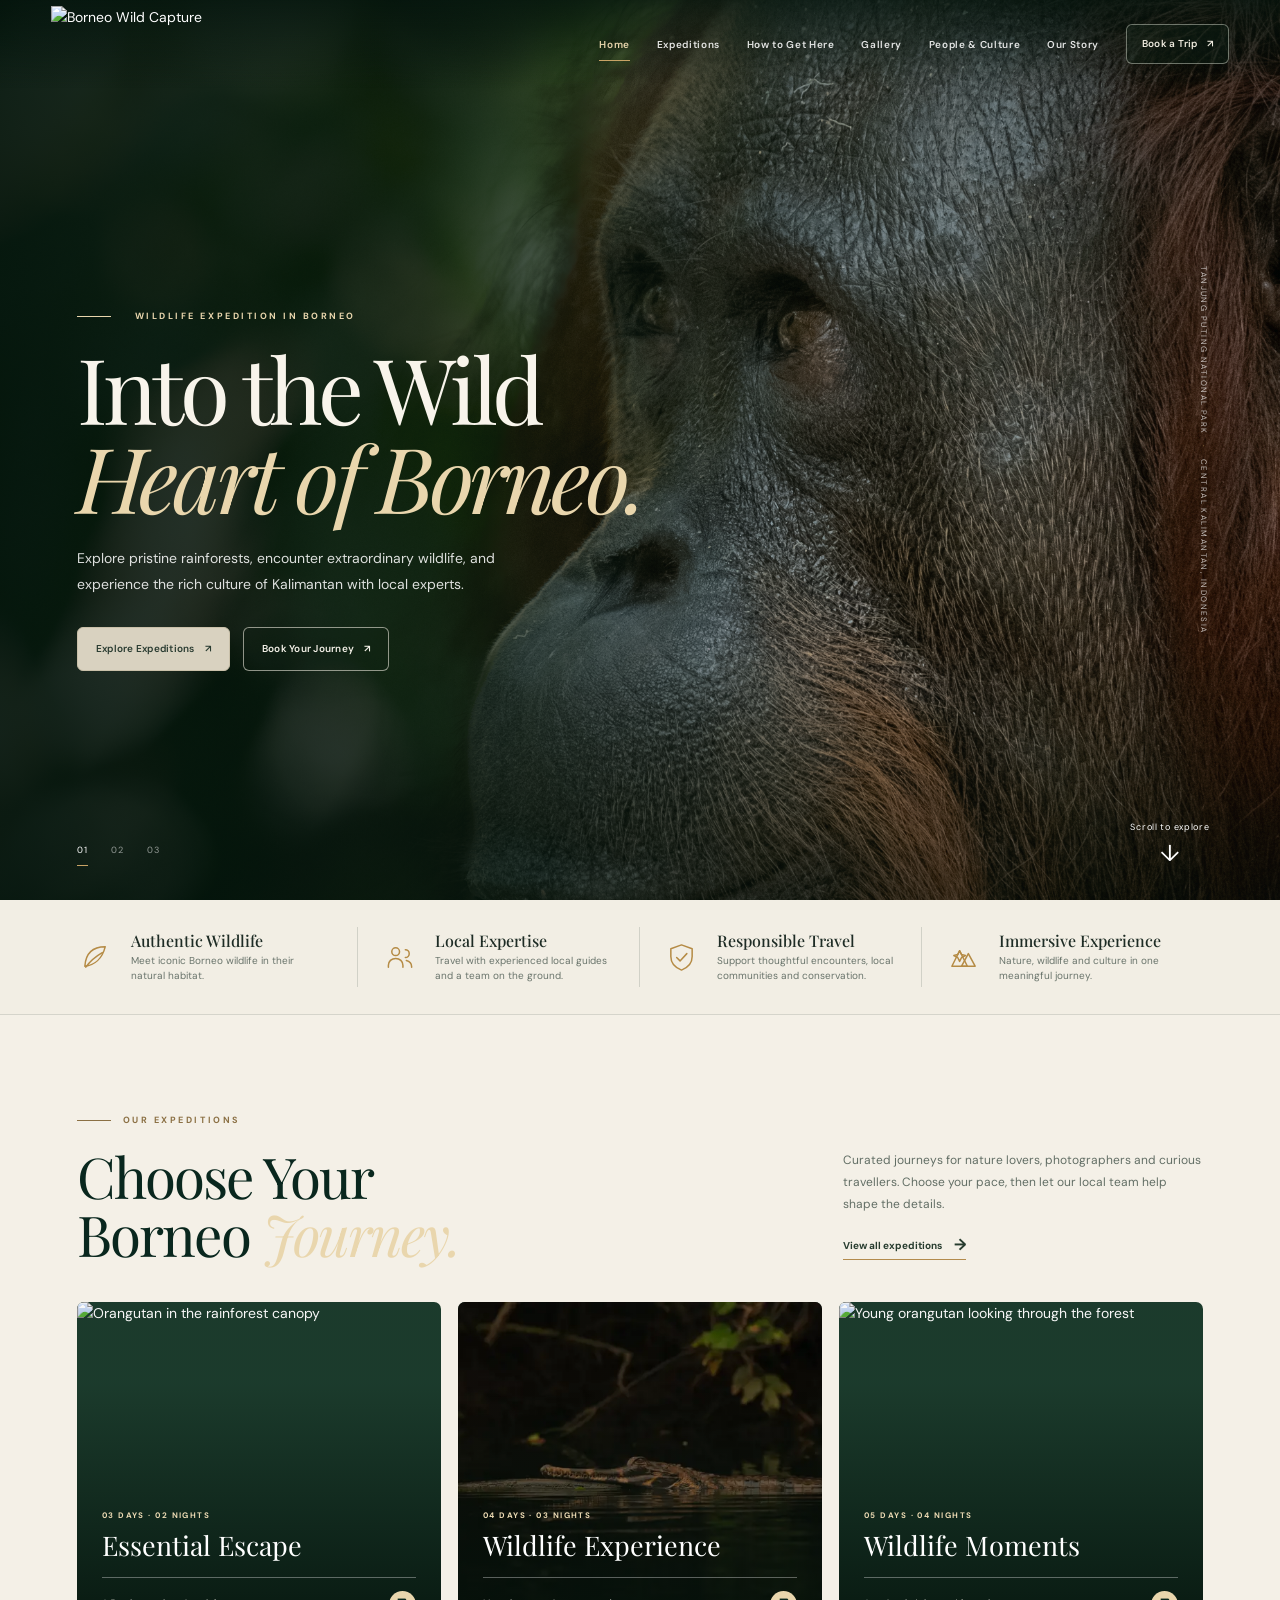
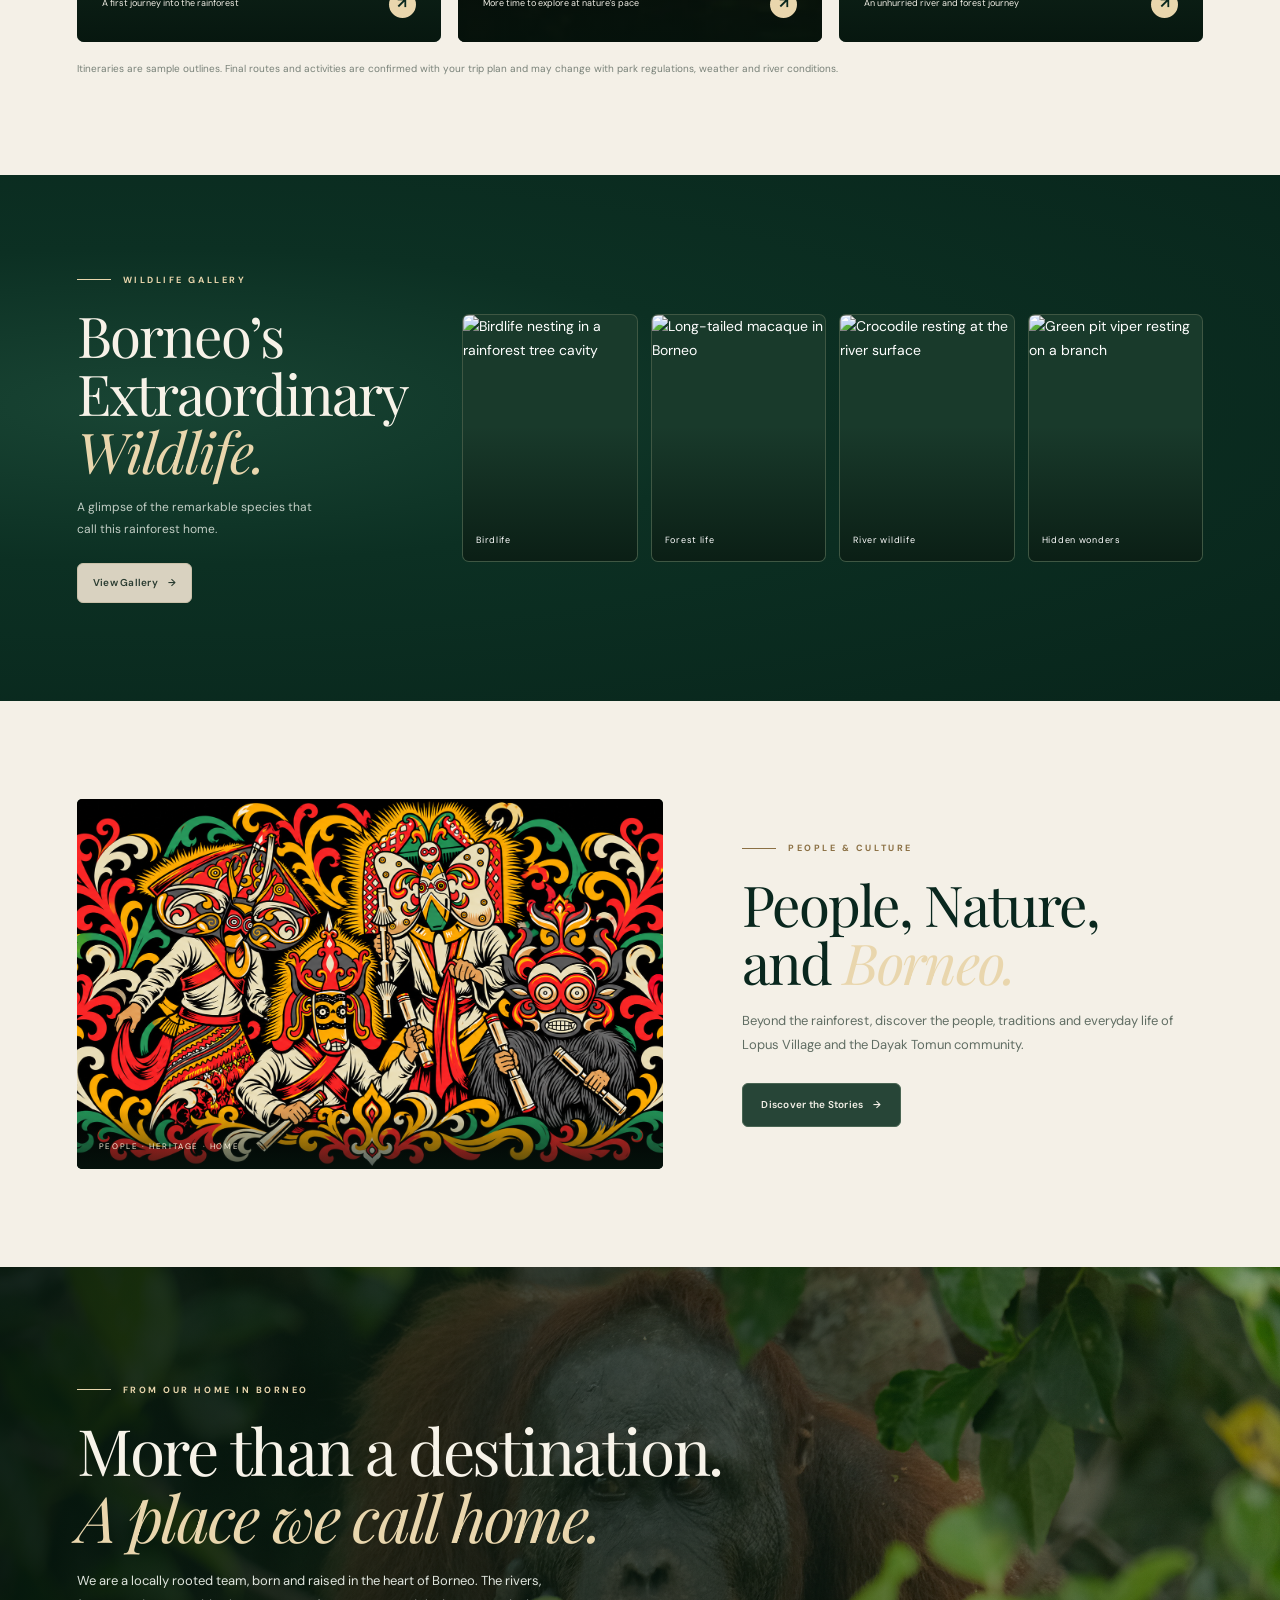
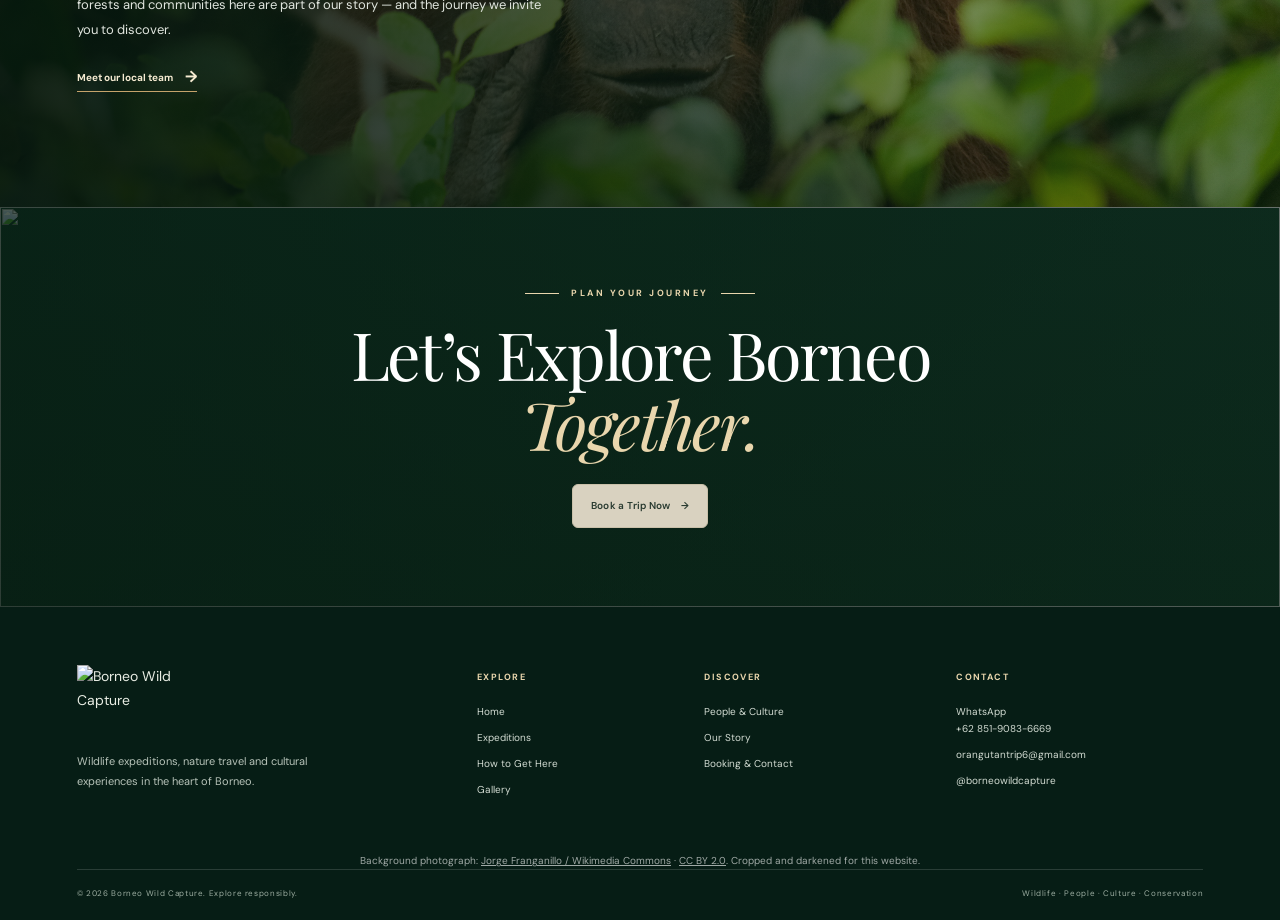
==== index.html @ 06ca6d6f "Polish homepage booking button icon" ====
<!doctype html>
<html lang="en">
<head>
  <meta charset="utf-8">
  <meta name="viewport" content="width=device-width, initial-scale=1">
  <meta name="theme-color" content="#09271e">
  <meta name="description" content="Discover Tanjung Puting National Park with Borneo Wild Capture. Thoughtful wildlife expeditions, rainforest river journeys and authentic local connections in Central Borneo.">
  <meta name="author" content="Borneo Wild Capture">
  <meta name="robots" content="index,follow">
  <link rel="canonical" href="https://adiedieeees-create.github.io/borneo-wild-capture-premium/">
  <link rel="icon" type="image/svg+xml" href="https://raw.githubusercontent.com/adiedieeees-create/borneo-wild-capture/main/assets/favicon.svg">
  <link rel="preconnect" href="https://fonts.googleapis.com">
  <link rel="preconnect" href="https://fonts.gstatic.com" crossorigin>
  <link href="https://fonts.googleapis.com/css2?family=DM+Sans:wght@400;500;600;700&family=Playfair+Display:ital,wght@0,400;0,500;0,600;1,400;1,500&display=swap" rel="stylesheet">
  <link rel="stylesheet" href="assets/css/site.css?v=20261126f">
  <link rel="stylesheet" href="assets/css/button-system.css?v=20261126e">
  <title>Borneo Wild Capture — Into the Wild Heart of Borneo</title>
</head>
<body class="home-page">
  <a class="skip-link" href="#main">Skip to content</a>
  <header class="site-header site-header--over-hero">
    <div class="header-inner">
      <a class="brand" href="index.html" aria-label="Borneo Wild Capture home">
        <img src="https://raw.githubusercontent.com/adiedieeees-create/borneo-wild-capture/main/assets/borneo-wild-capture-logo.svg" alt="Borneo Wild Capture" width="178" height="90">
      </a>
      <button class="menu-toggle" type="button" aria-label="Open navigation" aria-expanded="false" aria-controls="primary-nav"><span></span><span></span><span></span></button>
      <nav class="primary-nav" id="primary-nav" aria-label="Main navigation">
        <a class="active" href="index.html" aria-current="page">Home</a>
        <a href="expeditions.html">Expeditions</a>
        <a href="how-to-get-here.html">How to Get Here</a>
        <a href="gallery.html">Gallery</a>
        <a href="people-and-culture.html">People &amp; Culture</a>
        <a href="our-story.html">Our Story</a>
        <a class="nav-book" href="booking.html">Book a Trip <span aria-hidden="true">↗</span></a>
      </nav>
    </div>
  </header>

  <main id="main">
    <section class="home-hero">
      <img class="hero-image" src="assets/DSCF6151%20(2).jpg" alt="Wild orangutan in the rainforest of Borneo" fetchpriority="high">
      <div class="hero-shade"></div>
      <div class="hero-copy container">
        <p class="eyebrow eyebrow--light"><span></span> Wildlife expedition in Borneo</p>
        <h1>Into the Wild<br><em>Heart of Borneo.</em></h1>
        <p class="hero-description">Explore pristine rainforests, encounter extraordinary wildlife, and experience the rich culture of Kalimantan with local experts.</p>
        <div class="hero-actions">
          <a class="button button--gold" href="expeditions.html">Explore Expeditions <span aria-hidden="true">↗</span></a>
          <a class="button button--outline-light" href="booking.html">Book Your Journey <span aria-hidden="true">↗</span></a>
        </div>
      </div>
      <div class="hero-index" aria-label="Borneo Wild Capture">
        <span class="is-current">01</span><span>02</span><span>03</span>
      </div>
      <a class="scroll-cue" href="#experience"><span>Scroll to explore</span><i aria-hidden="true">↓</i></a>
      <div class="hero-location">Tanjung Puting National Park <span>·</span> Central Kalimantan, Indonesia</div>
    </section>

    <section class="promise-strip" id="experience" aria-label="The Borneo Wild Capture experience">
      <div class="container promise-grid">
        <article class="promise-item"><span class="line-icon" aria-hidden="true"><svg viewBox="0 0 32 32"><path d="M5 25c10-1 18-8 21-20C14 5 6 11 5 25Z"/><path d="M6 26c5-7 10-11 17-15"/></svg></span><div><h2>Authentic Wildlife</h2><p>Meet iconic Borneo wildlife in their natural habitat.</p></div></article>
        <article class="promise-item"><span class="line-icon" aria-hidden="true"><svg viewBox="0 0 32 32"><circle cx="11" cy="10" r="4"/><path d="M3.5 26v-2c0-4 3.2-7 7.5-7s7.5 3 7.5 7v2"/><path d="M21 8a4 4 0 1 1 0 8m1 3c3.5.8 5.5 3 5.5 6.5V26"/></svg></span><div><h2>Local Expertise</h2><p>Travel with experienced local guides and a team on the ground.</p></div></article>
        <article class="promise-item"><span class="line-icon" aria-hidden="true"><svg viewBox="0 0 32 32"><path d="m16 3 11 4v8c0 7-4.5 11.5-11 14C9.5 26.5 5 22 5 15V7l11-4Z"/><path d="m11 16 3.5 3.5L21.5 12"/></svg></span><div><h2>Responsible Travel</h2><p>Support thoughtful encounters, local communities and conservation.</p></div></article>
        <article class="promise-item"><span class="line-icon" aria-hidden="true"><svg viewBox="0 0 32 32"><path d="m4 25 8-16 8 16H4Z"/><path d="m14 25 7-13 7 13h-14Z"/><path d="m12 9 2 4 4 1-4 2-2 4-2-4-4-2 4-1 2-4Z"/></svg></span><div><h2>Immersive Experience</h2><p>Nature, wildlife and culture in one meaningful journey.</p></div></article>
      </div>
    </section>

    <section class="section section--cream expeditions-preview">
      <div class="container">
        <div class="section-intro section-intro--split">
          <div><p class="eyebrow">Our expeditions</p><h2>Choose Your<br>Borneo <em>Journey.</em></h2></div>
          <div class="section-intro-side"><p>Curated journeys for nature lovers, photographers and curious travellers. Choose your pace, then let our local team help shape the details.</p><a class="text-link" href="expeditions.html">View all expeditions <span aria-hidden="true">→</span></a></div>
        </div>
        <div class="expedition-cards">
          <a class="expedition-card" href="itinerary-3d2n.html">
            <img src="https://raw.githubusercontent.com/adiedieeees-create/borneo-wild-capture/main/images/orangutan-in-rainforest.webp" alt="Orangutan in the rainforest canopy" loading="lazy">
            <span class="card-shade"></span><span class="card-content"><small>03 days · 02 nights</small><strong>Essential Escape</strong><span class="card-meta">A first journey into the rainforest <b>↗</b></span></span>
          </a>
          <a class="expedition-card" href="itinerary-4d3n.html">
            <img src="assets/crocodile-river.webp" alt="Traditional klotok boat travelling along a rainforest river" loading="lazy">
            <span class="card-shade"></span><span class="card-content"><small>04 days · 03 nights</small><strong>Wildlife Experience</strong><span class="card-meta">More time to explore at nature's pace <b>↗</b></span></span>
          </a>
          <a class="expedition-card" href="itinerary-5d4n.html">
            <img src="https://raw.githubusercontent.com/adiedieeees-create/borneo-wild-capture/main/images/young-orangutan.webp" alt="Young orangutan looking through the forest" loading="lazy">
            <span class="card-shade"></span><span class="card-content"><small>05 days · 04 nights</small><strong>Wildlife Moments</strong><span class="card-meta">An unhurried river and forest journey <b>↗</b></span></span>
          </a>
        </div>
        <p class="section-footnote">Itineraries are sample outlines. Final routes and activities are confirmed with your trip plan and may change with park regulations, weather and river conditions.</p>
      </div>
    </section>

    <section class="section wildlife-showcase">
      <div class="container wildlife-layout">
        <div class="wildlife-heading"><p class="eyebrow eyebrow--light">Wildlife gallery</p><h2>Borneo’s<br>Extraordinary<br><em>Wildlife.</em></h2><p>A glimpse of the remarkable species that call this rainforest home.</p><a class="button button--gold button--compact" href="gallery.html">View Gallery <span aria-hidden="true">→</span></a></div>
        <div class="wildlife-grid">
          <a href="gallery.html" class="wildlife-tile"><img src="https://raw.githubusercontent.com/adiedieeees-create/borneo-wild-capture/main/images/nesting-parrots.webp" alt="Birdlife nesting in a rainforest tree cavity" loading="lazy"><span>Birdlife</span></a>
          <a href="gallery.html" class="wildlife-tile"><img src="https://raw.githubusercontent.com/adiedieeees-create/borneo-wild-capture/main/images/long-tailed-macaques.webp" alt="Long-tailed macaque in Borneo" loading="lazy"><span>Forest life</span></a>
          <a href="gallery.html" class="wildlife-tile"><img src="https://raw.githubusercontent.com/adiedieeees-create/borneo-wild-capture/main/images/crocodile-on-river.webp" alt="Crocodile resting at the river surface" loading="lazy"><span>River wildlife</span></a>
          <a href="gallery.html" class="wildlife-tile"><img src="https://raw.githubusercontent.com/adiedieeees-create/borneo-wild-capture/main/images/green-pit-viper.webp" alt="Green pit viper resting on a branch" loading="lazy"><span>Hidden wonders</span></a>
        </div>
      </div>
    </section>

    <section class="culture-preview section section--cream">
      <div class="container culture-preview-grid">
        <div class="culture-photo"><img src="assets/file_0000000082f08211aeed5934cb0f4884.png" alt="Colourful illustration inspired by Dayak culture and traditional Borneo motifs" loading="lazy"><span class="photo-caption">People · Heritage · Home</span></div>
        <div class="culture-copy"><p class="eyebrow">People &amp; culture</p><h2>People, Nature,<br>and <em>Borneo.</em></h2><p>Beyond the rainforest, discover the people, traditions and everyday life of Lopus Village and the Dayak Tomun community.</p><a class="button button--dark" href="people-and-culture.html">Discover the Stories <span aria-hidden="true">→</span></a></div>
      </div>
    </section>

    <section class="river-story">
      <img src="assets/DSCF7988.jpg" alt="Orangutan resting among the green foliage of the Borneo rainforest" loading="lazy">
      <div class="river-story-shade"></div>
      <div class="container river-story-content"><p class="eyebrow eyebrow--light">From our home in Borneo</p><h2>More than a destination.<br><em>A place we call home.</em></h2><p>We are a locally rooted team, born and raised in the heart of Borneo. The rivers, forests and communities here are part of our story — and the journey we invite you to discover.</p><a class="text-link text-link--light" href="our-story.html">Meet our local team <span aria-hidden="true">→</span></a></div>
    </section>

    <section class="closing-cta">
      <img src="https://upload.wikimedia.org/wikipedia/commons/2/24/Tanjung_Puting_National_Park.jpg" alt="" loading="lazy">
      <div class="closing-overlay"></div>
      <div class="container closing-content"><p class="eyebrow eyebrow--light">Plan your journey</p><h2>Let’s Explore Borneo<br><em>Together.</em></h2><a class="button button--gold" href="booking.html">Book a Trip Now <span aria-hidden="true">→</span></a></div>
    </section>
  </main>

  <footer class="site-footer">
    <div class="container footer-main">
      <div class="footer-brand"><a href="index.html"><img src="https://raw.githubusercontent.com/adiedieeees-create/borneo-wild-capture/main/assets/borneo-wild-capture-logo.svg" alt="Borneo Wild Capture" width="155" height="78" loading="lazy"></a><p>Wildlife expeditions, nature travel and cultural experiences in the heart of Borneo.</p></div>
      <div class="footer-column"><h2>Explore</h2><a href="index.html">Home</a><a href="expeditions.html">Expeditions</a><a href="how-to-get-here.html">How to Get Here</a><a href="gallery.html">Gallery</a></div>
      <div class="footer-column"><h2>Discover</h2><a href="people-and-culture.html">People &amp; Culture</a><a href="our-story.html">Our Story</a><a href="booking.html">Booking &amp; Contact</a></div>
      <div class="footer-column footer-contact"><h2>Contact</h2><a href="https://wa.me/6285190836669" target="_blank" rel="noopener">WhatsApp<br>+62 851-9083-6669</a><a href="mailto:orangutantrip6@gmail.com">orangutantrip6@gmail.com</a><a href="https://www.instagram.com/borneowildcapture/" target="_blank" rel="noopener">@borneowildcapture</a></div>
    </div>
    <p class="photo-credit" style="margin:12px auto 0;max-width:900px;padding:0 5vw;color:rgba(255,255,255,.62);font-size:10px;text-align:center">Background photograph: <a href="https://commons.wikimedia.org/wiki/File:Tanjung_Puting_National_Park.jpg" target="_blank" rel="noopener" style="color:inherit;text-decoration:underline">Jorge Franganillo / Wikimedia Commons</a> · <a href="https://creativecommons.org/licenses/by/2.0/" target="_blank" rel="noopener" style="color:inherit;text-decoration:underline">CC BY 2.0</a>. Cropped and darkened for this website.</p>
    <div class="container footer-bottom"><span>© <span data-current-year>2026</span> Borneo Wild Capture. Explore responsibly.</span><span>Wildlife · People · Culture · Conservation</span></div>
  </footer>
  <script src="assets/js/site.js" defer></script>
</body>
</html>
---- assets/css/site.css ----
:root{--forest:#09271e;--forest-2:#10372a;--forest-3:#1b4938;--cream:#f4f0e7;--paper:#fbf9f4;--ink:#17251f;--muted:#66756d;--gold:#c8a365;--gold-light:#e9d6ad;--line:rgba(21,44,34,.14);--serif:"Playfair Display",Georgia,serif;--sans:"DM Sans",Arial,sans-serif;--container:min(1220px,88vw)}
*{box-sizing:border-box}html{scroll-behavior:smooth;scroll-padding-top:90px}body{margin:0;background:var(--cream);color:var(--ink);font-family:var(--sans);font-size:14px;line-height:1.7;-webkit-font-smoothing:antialiased}body,button,input,select,textarea{font-family:var(--sans)}img{display:block;max-width:100%}a{color:inherit;text-decoration:none}button{font:inherit}::selection{background:var(--gold-light);color:var(--forest)}
.skip-link{position:absolute;left:-999px;top:10px;z-index:1000;padding:12px 16px;background:#fff;color:#111}.skip-link:focus{left:10px}.container{width:var(--container);margin-inline:auto}
.site-header{position:relative;z-index:20;background:var(--forest);color:#fff;border-bottom:1px solid rgba(233,214,173,.17)}.site-header--over-hero{position:absolute;inset:0 0 auto;background:linear-gradient(180deg,rgba(4,20,13,.75),rgba(4,20,13,0));border:0}.header-inner{width:min(1320px,92vw);min-height:88px;margin:auto;display:flex;align-items:center;justify-content:space-between;gap:32px}.brand{display:flex;align-items:center;flex:0 0 auto}.brand img{width:152px;height:77px;object-fit:contain;object-position:left center}
.primary-nav{display:flex;align-items:center;gap:clamp(16px,2.1vw,30px);font-size:10px;font-weight:600;letter-spacing:.065em}.primary-nav>a:not(.nav-book){position:relative;padding:12px 0;color:rgba(255,255,255,.88);transition:color .2s}.primary-nav>a:not(.nav-book):after{content:"";position:absolute;left:0;right:100%;bottom:4px;height:1px;background:var(--gold);transition:right .25s}.primary-nav>a:hover,.primary-nav>a.active{color:var(--gold-light)}.primary-nav>a:hover:after,.primary-nav>a.active:after{right:0}.nav-book{display:inline-flex;align-items:center;gap:10px;padding:13px 19px;border:1px solid var(--gold);background:linear-gradient(135deg,#e9d6ad,#c59b59);color:#17251f;border-radius:3px;font-size:10px;font-weight:700;letter-spacing:.045em;transition:transform .25s,box-shadow .25s}.nav-book:hover{transform:translateY(-2px);box-shadow:0 8px 24px #0003}
.menu-toggle{display:none;width:44px;height:44px;padding:10px;border:1px solid #ffffff45;background:transparent;color:white;border-radius:2px;cursor:pointer}.menu-toggle span{display:block;width:20px;height:1.5px;margin:5px auto;background:currentColor;transition:transform .2s,opacity .2s}.menu-toggle[aria-expanded=true] span:first-child{transform:translateY(6.5px) rotate(45deg)}.menu-toggle[aria-expanded=true] span:nth-child(2){opacity:0}.menu-toggle[aria-expanded=true] span:last-child{transform:translateY(-6.5px) rotate(-45deg)}
.home-hero{position:relative;min-height:760px;height:min(900px,100svh);max-height:980px;display:flex;align-items:center;overflow:hidden;background:var(--forest);color:#fff;isolation:isolate}.hero-image,.closing-cta>img,.river-story>img{position:absolute;inset:0;width:100%;height:100%;object-fit:cover}.hero-image{object-position:62% 46%;z-index:-2}.hero-shade{position:absolute;inset:0;z-index:-1;background:linear-gradient(90deg,rgba(3,20,13,.92) 0%,rgba(3,20,13,.78) 33%,rgba(3,20,13,.24) 66%,rgba(3,20,13,.08) 100%),linear-gradient(0deg,rgba(3,20,13,.38),transparent 28%,rgba(3,20,13,.24))}.hero-copy{position:relative;z-index:2;padding-top:80px;max-width:1220px}.eyebrow{display:flex;align-items:center;gap:12px;margin:0 0 19px;color:#8b7044;font-size:9px;font-weight:700;letter-spacing:.28em;line-height:1.6;text-transform:uppercase}.eyebrow:before{content:"";width:34px;height:1px;background:currentColor}.eyebrow--light{color:var(--gold-light)}
.hero-copy h1{max-width:720px;margin:0;color:#f8f4eb;font:400 clamp(58px,7.1vw,100px)/.98 var(--serif);letter-spacing:-.052em}.hero-copy h1 em,.section-intro h2 em,.wildlife-heading h2 em,.culture-copy h2 em,.river-story h2 em,.closing-content h2 em,.page-hero h1 em,.detail-hero h1 em{color:var(--gold-light);font-weight:400}.hero-description{max-width:455px;margin:24px 0 29px;color:rgba(255,255,255,.86);font-size:14px;line-height:1.9}.hero-actions{display:flex;align-items:center;gap:13px;flex-wrap:wrap}
.button{display:inline-flex;align-items:center;justify-content:center;gap:14px;min-height:48px;padding:0 22px;border:1px solid transparent;border-radius:3px;font-size:10px;font-weight:700;letter-spacing:.045em;transition:transform .25s,background .25s,border-color .25s,box-shadow .25s}.button:hover{transform:translateY(-2px);box-shadow:0 10px 25px #0002}.button--gold{background:linear-gradient(135deg,#ead7ad,#c79e5d);color:#17251f;border-color:#dfc48f}.button--outline-light{border-color:rgba(255,255,255,.64);background:rgba(5,22,14,.16);color:#fff}.button--outline-light:hover{background:rgba(255,255,255,.12)}.button--dark{background:var(--forest);color:#f7f2e7;border-color:var(--gold)}.button--compact{min-height:41px;padding:0 17px}.button-icon{font-size:15px}
.hero-index{position:absolute;left:6%;bottom:34px;display:flex;gap:23px;color:rgba(255,255,255,.55);font-size:9px;letter-spacing:.12em}.hero-index span{padding-bottom:7px;border-bottom:1px solid transparent}.hero-index .is-current{color:#fff;border-color:var(--gold)}.scroll-cue{position:absolute;right:5.5%;bottom:35px;display:grid;justify-items:center;gap:7px;color:#fff;font-size:9px;letter-spacing:.08em}.scroll-cue i{font-size:23px;font-style:normal;line-height:1}.hero-location{position:absolute;right:5.5%;top:50%;writing-mode:vertical-rl;transform:translateY(-50%);color:rgba(255,255,255,.7);font-size:8px;letter-spacing:.18em;text-transform:uppercase}.hero-location span{color:var(--gold);padding:7px 0}
.promise-strip{background:#f2eee4;border-bottom:1px solid rgba(21,44,34,.13)}.promise-grid{display:grid;grid-template-columns:repeat(4,1fr);padding:27px 0}.promise-item{display:flex;align-items:center;gap:16px;padding:4px 23px;border-right:1px solid rgba(21,44,34,.15)}.promise-item:first-child{padding-left:0}.promise-item:last-child{border-right:0;padding-right:0}.line-icon{display:grid;place-items:center;flex:0 0 38px;width:38px;height:38px;color:#b58b45;font:32px/1 var(--serif)}.promise-item h2{margin:0 0 3px;color:#1e2c25;font:500 16px/1.2 var(--serif)}.promise-item p{max-width:190px;margin:0;color:#69746b;font-size:10px;line-height:1.5}
.section{padding:98px 0}.section--cream{background:var(--cream)}.section-intro{margin-bottom:39px}.section-intro--split{display:flex;align-items:end;justify-content:space-between;gap:54px}.section-intro h2,.wildlife-heading h2,.culture-copy h2{margin:0;color:var(--forest);font:400 clamp(39px,4.4vw,61px)/1.03 var(--serif);letter-spacing:-.035em}.section-intro-side{max-width:360px;padding-bottom:3px}.section-intro-side p{margin:0 0 17px;color:#626e65;font-size:12px;line-height:1.85}.text-link{display:inline-flex;align-items:center;gap:12px;padding-bottom:5px;border-bottom:1px solid #b38b4d;color:#263b2e;font-size:10px;font-weight:700}.text-link span{font-size:16px;line-height:1;transition:transform .2s}.text-link:hover span{transform:translateX(4px)}.text-link--light{color:#f6ebd2;border-color:#c5a36b}
.expedition-cards{display:grid;grid-template-columns:repeat(3,1fr);gap:17px}.expedition-card{position:relative;display:block;min-height:340px;overflow:hidden;background:#1c3c2d;color:#fff;border-radius:7px;isolation:isolate}.expedition-card img{position:absolute;inset:0;width:100%;height:100%;object-fit:cover;z-index:-2;transition:transform .7s cubic-bezier(.2,.7,.2,1)}.expedition-card:nth-child(2) img{object-position:56% center}.expedition-card:hover img{transform:scale(1.055)}.card-shade{position:absolute;inset:0;z-index:-1;background:linear-gradient(180deg,rgba(4,18,11,.03) 24%,rgba(4,18,11,.88) 100%)}.card-content{position:absolute;inset:auto 0 0;padding:27px 25px 24px;display:flex;flex-direction:column}.card-content small{margin-bottom:8px;color:#eddbb4;font-size:8px;font-weight:700;letter-spacing:.18em;text-transform:uppercase}.card-content strong{font:400 27px/1.16 var(--serif)}.card-meta{display:flex;align-items:center;justify-content:space-between;gap:10px;margin-top:15px;padding-top:13px;border-top:1px solid #ffffff55;color:#f0eee5;font-size:9px}.card-meta b{display:grid;place-items:center;width:27px;height:27px;border-radius:50%;background:var(--gold-light);color:var(--forest);font-size:15px}.section-footnote{margin:18px 0 0;color:#788178;font-size:10px;line-height:1.7}
.wildlife-showcase{background:radial-gradient(ellipse at 12% 44%,#194534 0%,#0c3023 38%,#08251b 100%);color:#fff}.wildlife-layout{display:grid;grid-template-columns:.75fr 2.25fr;gap:55px;align-items:center}.wildlife-heading h2{color:#f7f2e8}.wildlife-heading>p:not(.eyebrow){max-width:235px;margin:17px 0 23px;color:#c2cec5;font-size:12px;line-height:1.8}.wildlife-grid{display:grid;grid-template-columns:repeat(4,1fr);gap:13px}.wildlife-tile{position:relative;height:248px;overflow:hidden;border:1px solid rgba(234,216,176,.18);border-radius:7px;background:#193a2b}.wildlife-tile:after{content:"";position:absolute;inset:45% 0 0;background:linear-gradient(transparent,rgba(4,18,11,.68))}.wildlife-tile img{width:100%;height:100%;object-fit:cover;transition:transform .55s}.wildlife-tile:hover img{transform:scale(1.07)}.wildlife-tile span{position:absolute;z-index:1;left:13px;bottom:13px;color:white;font-size:9px;letter-spacing:.08em}
.culture-preview-grid{display:grid;grid-template-columns:1.12fr .88fr;gap:7%;align-items:center}.culture-photo{position:relative;min-height:370px;overflow:hidden;border-radius:5px;background:#284333}.culture-photo img{position:absolute;inset:0;width:100%;height:100%;object-fit:cover;object-position:center 34%}.photo-caption{position:absolute;left:0;bottom:0;padding:32px 22px 16px;width:100%;background:linear-gradient(transparent,rgba(7,24,16,.72));color:#f6ecd6;font-size:8px;letter-spacing:.2em;text-transform:uppercase}.culture-copy{max-width:440px}.culture-copy h2{margin:0 0 18px}.culture-copy>p:not(.eyebrow){margin:0 0 25px;color:#606d63;font-size:13px;line-height:1.9}
.river-story{position:relative;min-height:540px;display:flex;align-items:center;overflow:hidden;background:var(--forest);color:#fff;isolation:isolate}.river-story>img{z-index:-2;object-position:center 52%}.river-story-shade{position:absolute;inset:0;z-index:-1;background:linear-gradient(90deg,rgba(5,22,14,.91),rgba(5,22,14,.58) 55%,rgba(5,22,14,.18)),linear-gradient(0deg,rgba(5,22,14,.28),transparent)}.river-story-content{padding:85px 0;max-width:1220px}.river-story h2{margin:0 0 18px;color:#f7f3e9;font:400 clamp(40px,5vw,65px)/1.05 var(--serif);letter-spacing:-.035em}.river-story-content>p:not(.eyebrow){max-width:480px;margin:0 0 22px;color:#e0e5de;font-size:13px;line-height:1.9}
.closing-cta{position:relative;min-height:400px;display:grid;place-items:center;overflow:hidden;background:#153b2b;color:#fff;text-align:center;isolation:isolate}.closing-cta>img{z-index:-2;object-position:center 52%}.closing-overlay{position:absolute;inset:0;z-index:-1;background:linear-gradient(90deg,rgba(4,24,14,.65),rgba(4,24,14,.36)),linear-gradient(0deg,rgba(4,24,14,.37),rgba(4,24,14,.18))}.closing-content{padding:78px 0}.closing-content .eyebrow{justify-content:center}.closing-content .eyebrow:after{content:"";width:34px;height:1px;background:currentColor}.closing-content h2{margin:0 0 25px;color:#fff;font:400 clamp(39px,5.2vw,67px)/1.05 var(--serif);letter-spacing:-.035em}
.site-footer{background:#061d15;color:#e9ede4;padding:58px 0 19px}.footer-main{display:grid;grid-template-columns:1.45fr .75fr .85fr 1fr;gap:42px;padding-bottom:42px}.footer-brand img{width:145px;height:75px;object-fit:contain;object-position:left center}.footer-brand p{max-width:255px;margin:12px 0 0;color:#b7c3b9;font-size:11px;line-height:1.8}.footer-column{display:flex;flex-direction:column;align-items:flex-start;gap:9px}.footer-column h2{margin:5px 0 9px;color:var(--gold-light);font-size:9px;letter-spacing:.16em;text-transform:uppercase}.footer-column a{color:#d3dcd3;font-size:10px;line-height:1.7;transition:color .2s}.footer-column a:hover{color:#f0d8a5}.footer-bottom{display:flex;justify-content:space-between;gap:20px;padding-top:17px;border-top:1px solid #ffffff24;color:#9daea2;font-size:8px;letter-spacing:.08em}
.page-hero{position:relative;min-height:430px;display:flex;align-items:end;overflow:hidden;background:var(--forest);color:#fff;isolation:isolate}.page-hero>img{position:absolute;inset:0;z-index:-2;width:100%;height:100%;object-fit:cover;object-position:center 47%}.page-hero:after{content:"";position:absolute;inset:0;z-index:-1;background:linear-gradient(90deg,rgba(4,21,14,.9),rgba(4,21,14,.53) 65%,rgba(4,21,14,.12)),linear-gradient(0deg,rgba(4,21,14,.35),transparent 60%)}.page-hero-inner{width:var(--container);margin:0 auto;padding:80px 0 66px}.page-hero h1,.detail-hero h1{max-width:790px;margin:0 0 15px;color:#fff;font:400 clamp(47px,6.2vw,80px)/1.02 var(--serif);letter-spacing:-.045em}.page-hero p:not(.eyebrow){max-width:570px;margin:0;color:#e1e7df;font-size:13px;line-height:1.85}
.page-section{padding:76px 0}.page-section--dark{background:#0d3023;color:#f8f3e8}.page-title{max-width:760px;margin:0 0 15px;color:var(--forest);font:400 clamp(35px,4.4vw,56px)/1.08 var(--serif);letter-spacing:-.035em}.page-title em{color:#a57c3d;font-weight:400}.page-lead{max-width:720px;margin:0;color:#657269;font-size:13px;line-height:1.9}.page-section--dark .page-title{color:#f6f1e6}.page-section--dark .page-lead{color:#c7d3c8}
.detail-grid{display:grid;grid-template-columns:repeat(3,1fr);gap:16px;margin-top:32px}.detail-card{padding:27px;background:rgba(255,255,255,.045);border:1px solid rgba(232,211,169,.22)}.detail-card .kicker{margin:0 0 10px;color:var(--gold-light);font-size:9px;font-weight:700;letter-spacing:.16em;text-transform:uppercase}.detail-card h3{margin:0 0 10px;color:#f7f2e8;font:400 27px/1.1 var(--serif)}.detail-card p{margin:0;color:#cbd5cb;font-size:12px;line-height:1.8}
.callout{padding:23px 26px;border-left:2px solid var(--gold);background:#ece6d8;color:#526258;font-size:12px;line-height:1.8}.action-row{display:flex;flex-wrap:wrap;gap:12px;margin-top:25px}
.info-grid{display:grid;grid-template-columns:1fr 1fr;gap:26px;margin-top:34px}.info-panel{padding:30px;background:var(--paper);border:1px solid #e2ddcf}.info-panel h3{margin:0 0 10px;color:var(--forest);font:400 27px/1.2 var(--serif)}.info-panel p,.info-panel li{color:#657269;font-size:12px;line-height:1.8}.info-panel ul{padding-left:17px;margin:12px 0}
.route-steps{display:grid;grid-template-columns:repeat(3,1fr);gap:14px;margin-top:30px}.route-step{position:relative;padding:27px;background:#173c2c;border:1px solid rgba(233,214,173,.23)}.route-step .number{display:block;margin-bottom:19px;color:var(--gold-light);font:400 34px/1 var(--serif)}.route-step h3{margin:0 0 6px;color:white;font:400 24px var(--serif)}.route-step p{margin:0;color:#cbd5cb;font-size:11px}
.detail-hero{position:relative;min-height:440px;display:flex;align-items:end;overflow:hidden;background:#0b2a1e;color:#fff;isolation:isolate}.detail-hero>img{position:absolute;inset:0;z-index:-2;width:100%;height:100%;object-fit:cover;object-position:center 48%}.detail-hero:after{content:"";position:absolute;inset:0;z-index:-1;background:linear-gradient(90deg,rgba(4,21,14,.86),rgba(4,21,14,.42) 72%),linear-gradient(0deg,rgba(4,21,14,.42),transparent 65%)}.detail-hero-inner{width:var(--container);margin:0 auto;padding:74px 0 58px}.detail-hero .duration{display:inline-block;margin-bottom:20px;padding:8px 12px;border:1px solid #e6d1a3;color:#f0dfbd;font-size:9px;font-weight:700;letter-spacing:.15em;text-transform:uppercase}.detail-hero h1 em{display:block}
.day-grid{display:grid;grid-template-columns:repeat(3,1fr);gap:15px;margin-top:30px}.day-card{padding:24px;background:var(--paper);border:1px solid #e0d9c9}.day-card small{color:#967441;font-size:9px;font-weight:700;letter-spacing:.17em;text-transform:uppercase}.day-card h3{margin:9px 0;color:var(--forest);font:400 24px/1.15 var(--serif)}.day-card p{margin:0;color:#637166;font-size:11px;line-height:1.85}
.gallery-grid{display:grid;grid-template-columns:repeat(3,1fr);grid-auto-rows:220px;grid-auto-flow:dense;gap:13px;margin-top:34px}.gallery-item{position:relative;overflow:hidden;background:#183829;border:0;padding:0;cursor:zoom-in;text-align:left}.gallery-item:nth-child(1),.gallery-item:nth-child(6){grid-row:span 2}.gallery-item:nth-child(3){grid-column:span 2}.gallery-item img{width:100%;height:100%;object-fit:cover;transition:transform .65s}.gallery-item:hover img{transform:scale(1.06)}.gallery-item:after{content:"";position:absolute;inset:45% 0 0;background:linear-gradient(transparent,rgba(3,18,11,.55))}.gallery-item span{position:absolute;z-index:1;left:17px;bottom:13px;color:white;font-size:9px;letter-spacing:.1em}
.lightbox{width:min(1000px,92vw);max-width:none;max-height:90vh;padding:0;border:1px solid #d2bb8d;background:#071b13;color:#fff;box-shadow:0 30px 100px #0008}.lightbox::backdrop{background:rgba(1,10,6,.88);backdrop-filter:blur(4px)}.lightbox img{width:100%;max-height:78vh;object-fit:contain;background:#06150f}.lightbox-bar{display:flex;align-items:center;justify-content:space-between;padding:12px 17px;color:#e8ddc7;font-size:11px}.lightbox-close{border:1px solid #ffffff55;background:transparent;color:white;padding:5px 10px;cursor:pointer}
.story-layout{display:grid;grid-template-columns:1fr 1fr;gap:6%;align-items:center}.story-image{position:relative;min-height:410px;overflow:hidden}.story-image img{position:absolute;inset:0;width:100%;height:100%;object-fit:cover}.story-copy p:not(.eyebrow){color:#5f6c63;font-size:13px;line-height:1.95}.story-photos{display:grid;grid-template-columns:1fr 1fr;gap:16px;margin-top:35px}.story-photos img{width:100%;height:260px;object-fit:cover}
.culture-content{max-width:950px}.culture-content p{color:#d5ded5;font-size:13px;line-height:1.95}.culture-photo-grid{display:grid;grid-template-columns:repeat(3,1fr);gap:14px;margin-top:35px}.culture-photo-grid figure{margin:0}.culture-photo-grid img{width:100%;height:260px;object-fit:cover}.culture-photo-grid figcaption{padding-top:10px;color:#e1cfaa;font-size:9px;letter-spacing:.1em;text-transform:uppercase}
.booking-layout{display:grid;grid-template-columns:.85fr 1.15fr;gap:6%;align-items:start}.booking-points{display:grid;gap:20px;margin-top:29px}.booking-point{display:grid;grid-template-columns:36px 1fr;gap:14px}.booking-point b{display:grid;place-items:center;width:34px;height:34px;border:1px solid #bd985b;border-radius:50%;color:#98723c;font:20px var(--serif)}.booking-point h3{margin:0 0 4px;color:var(--forest);font:400 19px var(--serif)}.booking-point p{margin:0;color:#647168;font-size:11px;line-height:1.7}.booking-card{padding:32px;background:var(--paper);border:1px solid #ded8c9;box-shadow:0 20px 50px rgba(16,42,29,.08)}.booking-card h2{margin:0 0 6px;color:var(--forest);font:400 31px var(--serif)}.booking-card>p{margin:0 0 22px;color:#758077;font-size:11px}.booking-form{display:grid;gap:14px}.form-row{display:grid;grid-template-columns:1fr 1fr;gap:13px}.booking-form label{display:grid;gap:6px;color:#3c4c42;font-size:10px;font-weight:700;letter-spacing:.03em}.booking-form input,.booking-form select,.booking-form textarea{width:100%;min-width:0;min-height:44px;padding:11px 12px;border:1px solid #d6d1c3;border-radius:2px;background:#fffefa;color:#223329;font:12px var(--sans)}.booking-form textarea{min-height:100px;resize:vertical;line-height:1.6}.booking-form input:focus,.booking-form select:focus,.booking-form textarea:focus{outline:2px solid #c7a46a;outline-offset:1px}.booking-submit{min-height:49px;border:1px solid var(--gold);background:var(--forest);color:#fff;font-size:11px;font-weight:700;letter-spacing:.05em;cursor:pointer;transition:background .2s}.booking-submit:hover{background:#174432}.booking-note{margin:0!important;color:#7d887d!important;text-align:center;font-size:9px!important;line-height:1.6}.contact-methods{display:grid;gap:16px;padding:25px;background:#0e3023;color:#fff}.contact-methods h3{margin:0 0 4px;color:#e8d5ae;font:400 24px var(--serif)}.contact-methods p{margin:0;color:#d0dbd0;font-size:11px;line-height:1.75}.contact-methods a{color:#fff;border-bottom:1px solid #ffffff45}
.reveal{opacity:0;transform:translateY(18px);transition:opacity .7s ease,transform .7s cubic-bezier(.2,.7,.2,1)}.reveal.is-visible{opacity:1;transform:none}
@media(max-width:1000px){.header-inner{min-height:78px}.primary-nav{gap:13px;font-size:9px}.brand img{width:130px}.promise-item{padding-inline:13px;gap:10px}.promise-item h2{font-size:14px}.wildlife-layout{grid-template-columns:1fr;gap:28px}.wildlife-heading{display:grid;grid-template-columns:1fr auto;align-items:end;gap:0 24px}.wildlife-heading .eyebrow,.wildlife-heading h2,.wildlife-heading>p{grid-column:1}.wildlife-heading .button{grid-column:2;grid-row:2/4;align-self:end}.wildlife-heading h2 br{display:none}.wildlife-heading h2{font-size:46px}}
@media(max-width:760px){:root{--container:min(90vw,650px)}.header-inner{min-height:72px;width:90vw}.brand img{width:126px;height:65px}.menu-toggle{display:block}.primary-nav{position:absolute;top:72px;left:0;right:0;display:none;flex-direction:column;align-items:stretch;gap:0;padding:13px 5vw 23px;background:#08251b;box-shadow:0 18px 30px #0004;border-top:1px solid #ffffff20}.primary-nav.is-open{display:flex}.primary-nav>a:not(.nav-book){padding:13px 4px;border-bottom:1px solid #ffffff18;font-size:11px}.primary-nav>a:not(.nav-book):after{display:none}.nav-book{justify-content:center;margin-top:14px}.home-hero{min-height:700px;height:92svh;max-height:900px;align-items:center}.hero-image{object-position:62% center}.hero-shade{background:linear-gradient(90deg,rgba(3,20,13,.88),rgba(3,20,13,.53) 60%,rgba(3,20,13,.2)),linear-gradient(0deg,rgba(3,20,13,.4),transparent 35%)}.hero-copy{padding-top:90px}.hero-copy h1{font-size:clamp(48px,11vw,72px)}.hero-description{max-width:390px;font-size:13px}.hero-index{bottom:22px;left:5vw}.scroll-cue{right:5vw;bottom:20px}.hero-location{display:none}.promise-grid{grid-template-columns:1fr 1fr;padding:10px 0}.promise-item{min-height:87px;padding:12px 8px;border-right:0;border-bottom:1px solid rgba(21,44,34,.13)}.promise-item:first-child{padding-left:8px}.promise-item:nth-child(odd){border-right:1px solid rgba(21,44,34,.13)}.promise-item:nth-last-child(-n+2){border-bottom:0}.promise-item p{font-size:9px}.section{padding:70px 0}.section-intro--split{display:grid;gap:20px;margin-bottom:27px}.section-intro h2,.culture-copy h2{font-size:43px}.expedition-cards{grid-template-columns:1fr;gap:13px}.expedition-card{min-height:350px}.section-intro-side{max-width:500px}.wildlife-showcase{padding:66px 0}.wildlife-grid{grid-template-columns:1fr 1fr;gap:10px}.wildlife-tile{height:220px}.wildlife-heading{display:block}.wildlife-heading h2{font-size:44px}.culture-preview-grid{grid-template-columns:1fr;gap:27px}.culture-photo{min-height:320px}.river-story{min-height:500px}.river-story-content{padding:70px 0}.river-story h2{font-size:45px}.closing-cta{min-height:350px}.closing-content{padding:60px 0}.closing-content h2{font-size:44px}.footer-main{grid-template-columns:1fr 1fr;gap:31px 22px}.footer-brand{grid-column:1/-1}.footer-bottom{flex-direction:column;gap:8px}.page-hero{min-height:380px}.page-hero-inner{padding:60px 0 48px}.page-hero h1,.detail-hero h1{font-size:51px}.page-section{padding:60px 0}.detail-grid,.day-grid,.route-steps{grid-template-columns:1fr}.info-grid,.story-layout,.booking-layout{grid-template-columns:1fr;gap:26px}.gallery-grid{grid-template-columns:1fr 1fr;grid-auto-rows:185px;gap:9px}.gallery-item:nth-child(3){grid-column:span 1}.gallery-item:nth-child(1),.gallery-item:nth-child(6){grid-row:span 1}.story-image{min-height:330px}.story-photos{gap:10px}.story-photos img{height:180px}.culture-photo-grid{grid-template-columns:1fr 1fr;gap:12px}.culture-photo-grid img{height:190px}.booking-card{padding:24px 18px}}
@media(max-width:420px){.hero-actions{align-items:stretch;flex-direction:column;width:min(100%,280px)}.hero-actions .button{justify-content:center}.promise-item{gap:7px}.line-icon{flex-basis:30px;width:30px;font-size:27px}.promise-item h2{font-size:13px}.wildlife-tile{height:175px}.form-row{grid-template-columns:1fr}.footer-main{gap:25px 14px}}
@media(prefers-reduced-motion:reduce){html{scroll-behavior:auto}*,*:before,*:after{animation-duration:.01ms!important;animation-iteration-count:1!important;transition-duration:.01ms!important}.reveal{opacity:1;transform:none}}

/* Light-surface expedition cards: maintain contrast outside the forest panels. */
.page-section:not(.page-section--dark) .detail-card{background:var(--paper);border-color:#e1dccf;box-shadow:0 12px 35px rgba(20,42,29,.045)}
.page-section:not(.page-section--dark) .detail-card .kicker{color:#967441}
.page-section:not(.page-section--dark) .detail-card h3{color:var(--forest)}
.page-section:not(.page-section--dark) .detail-card p{color:#657269}
.detail-card .action-row{margin-top:22px}

/* Fine-line icon treatment for the four brand pillars. */
.line-icon svg{width:31px;height:31px;fill:none;stroke:currentColor;stroke-width:1.55;stroke-linecap:round;stroke-linejoin:round}
.info-panel a{color:#8e6a33;text-decoration:underline;text-decoration-color:#c9ad7a;text-underline-offset:3px}
.info-panel a:hover{color:#5d4525}

/* Premium conversion enhancements */
.comparison-wrap{margin-top:64px;padding-top:54px;border-top:1px solid var(--line)}
.comparison-wrap>.eyebrow{margin-bottom:14px}
.comparison-table{margin:27px 0 14px;overflow-x:auto;border:1px solid rgba(21,44,34,.16);background:var(--paper)}
.comparison-table table{width:100%;border-collapse:collapse;min-width:620px;text-align:left}
.comparison-table th,.comparison-table td{padding:16px 18px;border-bottom:1px solid rgba(21,44,34,.12);font-size:11px;vertical-align:top}
.comparison-table thead th{background:var(--forest);color:#f5ecd9;font-size:10px;letter-spacing:.08em;text-transform:uppercase}
.comparison-table tbody th{width:20%;color:var(--forest);font-weight:700}
.comparison-table tbody td{color:#5e6b62}
.comparison-table tr:last-child th,.comparison-table tr:last-child td{border-bottom:0}
.comparison-note{max-width:760px;margin:0 0 22px;color:#788178;font-size:10px;line-height:1.8}
.faq-section{background:var(--paper)}
.faq-list{max-width:850px;margin-top:28px;border-top:1px solid var(--line)}
.faq-list details{border-bottom:1px solid var(--line);padding:0}
.faq-list summary{position:relative;padding:19px 42px 19px 0;color:var(--forest);font:500 18px/1.4 var(--serif);cursor:pointer;list-style:none}
.faq-list summary::-webkit-details-marker{display:none}
.faq-list summary:after{content:"+";position:absolute;right:5px;top:16px;color:#a57c3d;font:24px/1 var(--sans)}
.faq-list details[open] summary:after{content:"−"}
.faq-list details p{max-width:740px;margin:0;padding:0 30px 20px 0;color:#66756d;font-size:12px;line-height:1.9}
.faq-list a{text-decoration:underline;text-underline-offset:3px;color:#8b7044}
@media(max-width:680px){.comparison-wrap{margin-top:42px;padding-top:38px}.comparison-table th,.comparison-table td{padding:13px 12px}.faq-list summary{font-size:16px}}

/* Fixed departure availability */
.tour-calendar{margin:22px 0 25px;padding:20px;background:#f0ece2;border:1px solid #e0d8c8}
.tour-calendar-title{margin:0 0 13px;color:var(--forest);font:500 21px var(--serif)}
.tour-departure-grid{display:grid;grid-template-columns:repeat(2,minmax(0,1fr));gap:9px}
.tour-departure{display:flex;flex-direction:column;align-items:flex-start;gap:3px;padding:13px;border:1px solid #d8d1c2;background:#fbf9f4;color:var(--ink);text-align:left;cursor:pointer;transition:border-color .2s,background .2s}
.tour-departure strong{font:500 20px var(--serif);color:var(--forest)}
.tour-departure span{font-size:10px;color:#657269}
.tour-departure small{font-size:10px;font-weight:700;color:#8b7044}
.tour-departure:hover,.tour-departure.is-selected{border-color:#9b7947;background:#e8dfcd}
.tour-calendar-note{margin:13px 0 0;color:#68756b;font-size:10px;line-height:1.7}
.booking-form select{width:100%;min-height:44px;margin-top:7px;padding:11px 12px;border:1px solid #d8d1c2;border-radius:2px;background:#fff;color:#26352c;font:12px var(--sans)}
@media(max-width:520px){.tour-departure-grid{grid-template-columns:1fr}}


/* Exclusive 30-day booking calendar */
.tour-calendar{margin:1rem 0 1.5rem;padding:1rem;border:1px solid rgba(201,168,111,.32);border-radius:12px;background:rgba(255,255,255,.025)}
.tour-calendar-title{margin:0 0 .8rem;font-weight:600;letter-spacing:.04em}
.tour-calendar-grid{display:grid;grid-template-columns:repeat(6,minmax(0,1fr));gap:.4rem}
.tour-date-day{display:flex;flex-direction:column;align-items:center;justify-content:center;gap:.15rem;min-height:58px;padding:.35rem .15rem;border:1px solid rgba(201,168,111,.42);border-radius:8px;background:transparent;color:inherit;cursor:pointer}
.tour-date-day strong{font-size:1rem}.tour-date-day span{font-size:.68rem;opacity:.75}
.tour-date-day:hover:not(:disabled),.tour-date-day.is-selected{background:#c5a574;color:#10271f;border-color:#c5a574}
.tour-date-day.is-between{background:rgba(197,165,116,.18);border-color:#c5a574}
.tour-date-day:disabled{opacity:.32;text-decoration:line-through;cursor:not-allowed}
.tour-calendar-note{font-size:.84rem;line-height:1.55;margin:.85rem 0 0;opacity:.82}
.custom-date-link{display:inline-flex;margin:0 0 1rem}
@media(max-width:480px){.tour-calendar-grid{grid-template-columns:repeat(5,minmax(0,1fr))}.tour-date-day{min-height:54px}}


/* Month and year selectors for the public booking calendar */
.tour-calendar-controls{display:grid;grid-template-columns:repeat(2,minmax(0,1fr));gap:.65rem;margin:0 0 1rem}
.tour-calendar-controls label{display:flex;flex-direction:column;gap:.32rem;color:var(--forest);font-size:.7rem;font-weight:600;letter-spacing:.04em}
.tour-calendar-controls select{width:100%;min-height:42px;padding:.55rem .7rem;border:1px solid rgba(201,168,111,.55);border-radius:7px;background:#fbf9f4;color:var(--ink);font:500 .85rem var(--sans)}
.tour-calendar-weekdays{display:grid;grid-template-columns:repeat(7,minmax(0,1fr));gap:.35rem;margin:0 0 .35rem}
.tour-calendar-weekdays span{text-align:center;color:#68756b;font-size:.66rem;font-weight:700}
.tour-calendar-grid{grid-template-columns:repeat(7,minmax(0,1fr))}
.tour-date-day{min-width:0;min-height:48px}
.tour-date-day.is-outside-range{opacity:.14;text-decoration:none}
.tour-date-day.is-booked{opacity:.32;text-decoration:line-through}
.tour-calendar-empty{min-height:48px}
@media(max-width:480px){
  .tour-calendar-controls{gap:.5rem}
  .tour-calendar-weekdays{gap:.25rem}
  .tour-calendar-weekdays span{font-size:.6rem}
  .tour-calendar-grid{grid-template-columns:repeat(7,minmax(0,1fr));gap:.25rem}
  .tour-date-day{min-height:43px;padding:.25rem .05rem;border-radius:6px}
  .tour-date-day strong{font-size:.9rem}
  .tour-calendar-empty{min-height:43px}
}


/* Final responsive layout: retain the desktop visual language while giving phones a deliberate layout. */
@media (min-width: 1001px) {
  /* button-system.css displays menu buttons globally; keep the toggle mobile/tablet-only. */
  .site-header .header-inner .menu-toggle { display: none; }
}

@media (max-width: 1000px) {
  .header-inner {
    width: 90vw;
    min-height: 76px;
    gap: 16px;
  }
  .brand img { width: 128px; height: 66px; }
  .site-header .header-inner .menu-toggle {
    display: flex;
    flex: 0 0 44px;
    align-items: center;
    justify-content: center;
    margin-left: auto;
  }
  .primary-nav {
    position: absolute;
    z-index: 30;
    top: 76px;
    left: 0;
    right: 0;
    display: none;
    flex-direction: column;
    align-items: stretch;
    gap: 0;
    max-height: calc(100svh - 76px);
    overflow-y: auto;
    padding: 12px 5vw 22px;
    border-top: 1px solid #ffffff20;
    background: #08251b;
    box-shadow: 0 18px 30px #0004;
    font-size: 12px;
  }
  .primary-nav.is-open { display: flex; }
  .primary-nav > a:not(.nav-book) {
    padding: 13px 4px;
    border-bottom: 1px solid #ffffff18;
    font-size: 12px;
  }
  .primary-nav > a:not(.nav-book)::after { display: none; }
  .nav-book { justify-content: center; margin-top: 13px; }

  .home-hero {
    min-height: 680px;
    height: min(88svh, 830px);
    max-height: 830px;
  }
  .hero-copy { padding-top: 88px; }
  .hero-copy h1 { max-width: 680px; font-size: clamp(48px, 6.2vw, 70px); }
  .hero-description { max-width: 460px; font-size: 14px; line-height: 1.8; }
  .hero-image { object-position: 64% center; }
  .hero-location { display: none; }

  .promise-grid {
    grid-template-columns: repeat(2, minmax(0, 1fr));
    padding: 10px 0;
  }
  .promise-item {
    min-width: 0;
    min-height: 88px;
    padding: 12px 13px;
    border-right: 0;
    border-bottom: 1px solid rgba(21,44,34,.13);
  }
  .promise-item:first-child { padding-left: 13px; }
  .promise-item:nth-child(odd) { border-right: 1px solid rgba(21,44,34,.13); }
  .promise-item:nth-last-child(-n+2) { border-bottom: 0; }
  .promise-item h2 { font-size: 14px; }
  .promise-item p { max-width: 250px; font-size: 10px; }

  .section { padding: 76px 0; }
  .section-intro--split {
    display: grid;
    align-items: start;
    gap: 20px;
    margin-bottom: 28px;
  }
  .expedition-cards { grid-template-columns: repeat(2, minmax(0, 1fr)); gap: 14px; }
  .expedition-card { min-height: 320px; }
  .expedition-card:nth-child(3) { grid-column: 1 / -1; min-height: 300px; }

  .wildlife-layout { grid-template-columns: 1fr; gap: 28px; }
  .wildlife-heading { display: block; }
  .wildlife-grid { grid-template-columns: repeat(2, minmax(0, 1fr)); gap: 12px; }
  .wildlife-tile { height: 210px; }

  .culture-preview-grid { grid-template-columns: 1fr 1fr; gap: 5%; }
  .footer-main { gap: 30px 24px; }
}

@media (max-width: 760px) {
  :root { --container: min(90vw, 650px); }

  .header-inner { min-height: 70px; }
  .brand img { width: 116px; height: 60px; }
  .site-header .header-inner .menu-toggle { width: 42px; height: 42px; }

  .primary-nav { top: 70px; max-height: calc(100svh - 70px); }
  .home-hero {
    min-height: 660px;
    height: min(92svh, 820px);
    max-height: 820px;
  }
  .hero-copy { padding-top: 76px; }
  .hero-copy h1 {
    max-width: 100%;
    font-size: clamp(42px, 10.5vw, 58px);
    line-height: .99;
  }
  .hero-description { max-width: 370px; margin: 19px 0 24px; font-size: 13px; }
  .hero-actions {
    display: grid;
    grid-template-columns: 1fr;
    align-items: stretch;
    width: min(100%, 315px);
    gap: 10px;
  }
  .hero-actions .button { width: 100%; justify-content: center; }
  .hero-index { left: 5vw; bottom: 20px; gap: 15px; }
  .scroll-cue { right: 5vw; bottom: 18px; }

  .promise-grid { grid-template-columns: repeat(2, minmax(0, 1fr)); }
  .promise-item { gap: 8px; padding: 11px 8px; }
  .promise-item:first-child { padding-left: 8px; }
  .promise-item h2 { font-size: 12px; line-height: 1.25; }
  .promise-item p { font-size: 9px; line-height: 1.45; }
  .line-icon { flex: 0 0 29px; width: 29px; height: 32px; }
  .line-icon svg { width: 27px; height: 27px; }

  .section { padding: 62px 0; }
  .section-intro h2,
  .culture-copy h2 { font-size: clamp(37px, 9.4vw, 44px); }
  .section-intro-side p { font-size: 12px; }
  .expedition-cards { grid-template-columns: 1fr; gap: 13px; }
  .expedition-card,
  .expedition-card:nth-child(3) { grid-column: auto; min-height: 315px; }
  .card-content { padding: 23px 20px 20px; }
  .card-content strong { font-size: 25px; }

  .wildlife-showcase { padding: 62px 0; }
  .wildlife-heading h2 { font-size: 42px; }
  .wildlife-grid { grid-template-columns: repeat(2, minmax(0, 1fr)); gap: 9px; }
  .wildlife-tile { height: 178px; }
  .wildlife-tile span { left: 10px; bottom: 10px; font-size: 8px; }

  .culture-preview-grid { grid-template-columns: 1fr; gap: 25px; }
  .culture-photo { min-height: 290px; }
  .culture-copy > p:not(.eyebrow) { font-size: 12px; }

  .river-story { min-height: 470px; }
  .river-story-content { padding: 66px 0; }
  .river-story h2 { font-size: clamp(37px, 9.4vw, 46px); }
  .river-story-content > p:not(.eyebrow) { font-size: 12px; }
  .closing-cta { min-height: 330px; }
  .closing-content { padding: 58px 0; }
  .closing-content h2 { font-size: clamp(37px, 9.4vw, 46px); }

  .footer-main { grid-template-columns: repeat(2, minmax(0, 1fr)); gap: 28px 18px; }
  .footer-brand { grid-column: 1 / -1; }
  .footer-bottom { flex-direction: column; gap: 8px; }

  .page-hero { min-height: 360px; }
  .page-hero-inner { padding: 56px 0 44px; }
  .page-hero h1, .detail-hero h1 { font-size: clamp(40px, 10vw, 52px); }
  .page-section { padding: 56px 0; }
  .detail-grid, .day-grid, .route-steps { grid-template-columns: 1fr; }
  .info-grid, .story-layout, .booking-layout { grid-template-columns: 1fr; gap: 24px; }
  .gallery-grid { grid-template-columns: repeat(2, minmax(0, 1fr)); grid-auto-rows: 165px; gap: 9px; }
  .gallery-item:nth-child(3) { grid-column: auto; }
  .gallery-item:nth-child(1), .gallery-item:nth-child(6) { grid-row: auto; }
  .story-image { min-height: 300px; }
  .story-photos { gap: 9px; }
  .story-photos img { height: 170px; }
  .culture-photo-grid { grid-template-columns: repeat(2, minmax(0, 1fr)); gap: 10px; }
  .culture-photo-grid img { height: 175px; }
  .booking-card { padding: 22px 17px; }
  .form-row { grid-template-columns: 1fr; }
}

@media (max-width: 420px) {
  .hero-copy h1 { font-size: clamp(40px, 10vw, 48px); }
  .hero-description { font-size: 12px; }
  .hero-actions { width: 100%; }
  .wildlife-tile { height: 158px; }
  .promise-item { gap: 6px; }
  .promise-item h2 { font-size: 11px; }
  .promise-item p { font-size: 8.5px; }
  .line-icon { flex-basis: 26px; width: 26px; }
  .footer-main { gap: 24px 12px; }
  .booking-card { padding: 20px 14px; }
  .tour-calendar { padding: 12px; }
  .tour-calendar-weekdays { gap: 2px; }
  .tour-calendar-grid { gap: 3px; }
  .tour-date-day { min-height: 39px; }
}

@media (prefers-reduced-motion: reduce) {
  .home-hero, .expedition-card, .wildlife-tile { scroll-behavior: auto; }
}


/* Keep the shared site header visible while scrolling on every public page. */
.site-header {
  position: fixed;
  top: 0;
  left: 0;
  right: 0;
  width: 100%;
  z-index: 1000;
}
.site-header--over-hero {
  position: fixed;
  inset: 0 0 auto;
}
/* Non-home pages need room for the fixed header; the homepage header overlays its hero. */
body:not(.home-page) {
  padding-top: 88px;
}
@media (max-width: 1000px) {
  body:not(.home-page) { padding-top: 76px; }
}
@media (max-width: 760px) {
  body:not(.home-page) { padding-top: 70px; }
}


/* Mobile viewport containment: prevent the homepage content from rendering as a narrow left column. */
@media (max-width: 760px) {
  html, body.home-page {
    width: 100%;
    min-width: 0;
    max-width: 100%;
    overflow-x: clip;
  }
  body.home-page > main {
    display: block;
    width: 100%;
    min-width: 0;
    max-width: none;
    margin: 0;
  }
  body.home-page > main > section {
    width: 100%;
    min-width: 0;
    max-width: none;
    margin-left: 0;
    margin-right: 0;
  }
  body.home-page .home-hero,
  body.home-page .promise-strip,
  body.home-page .wildlife-showcase,
  body.home-page .river-story,
  body.home-page .closing-cta {
    width: 100%;
    max-width: none;
  }
  body.home-page .container,
  body.home-page .hero-copy,
  body.home-page .river-story-content {
    width: 90%;
    max-width: 650px;
    margin-left: auto;
    margin-right: auto;
  }
  body.home-page .header-inner {
    width: 90%;
    max-width: 650px;
    margin-left: auto;
    margin-right: auto;
  }
}
---- assets/css/button-system.css ----
/* BWC unified button system — calm forest, sage and warm ivory */
:root {
  --bwc-btn-forest: #284637;
  --bwc-btn-forest-hover: #365744;
  --bwc-btn-forest-deep: #1f392d;
  --bwc-btn-ivory: #f4f1e8;
  --bwc-btn-sage: #e9eee7;
  --bwc-btn-sage-hover: #dfe7dc;
  --bwc-btn-line: #c9c7b9;
  --bwc-btn-gold-line: #c3b18b;
  --bwc-btn-ink: #35483b;
  --bwc-btn-muted: #6d786f;
  --bwc-btn-danger: #87534b;
}

/* Shared interaction details */
button,
input[type="button"],
input[type="submit"],
input[type="reset"],
a.button,
.nav-book,
.booking-submit,
.menu-toggle,
.lightbox-close,
.tour-date-day,
.tour-departure {
  -webkit-tap-highlight-color: transparent;
  box-shadow: none;
  transition: color .18s ease, background-color .18s ease, border-color .18s ease, opacity .18s ease;
}

button:focus-visible,
input[type="button"]:focus-visible,
input[type="submit"]:focus-visible,
input[type="reset"]:focus-visible,
a.button:focus-visible,
.nav-book:focus-visible,
.booking-submit:focus-visible,
.menu-toggle:focus-visible,
.lightbox-close:focus-visible,
.tour-date-day:focus-visible,
.tour-departure:focus-visible {
  outline: 2px solid #9eaa98;
  outline-offset: 3px;
}

button:disabled,
input:disabled,
.booking-submit:disabled,
.tour-date-day:disabled {
  cursor: not-allowed;
  opacity: .45;
  box-shadow: none;
}

/* Primary and secondary buttons on public pages */
a.button,
button.button {
  display: inline-flex;
  align-items: center;
  justify-content: center;
  gap: 10px;
  min-height: 44px;
  padding: 0 18px;
  border: 1px solid var(--bwc-btn-forest);
  border-radius: 6px;
  background: var(--bwc-btn-forest);
  color: var(--bwc-btn-ivory);
  font: 600 10px/1.2 var(--sans, "DM Sans", Arial, sans-serif);
  letter-spacing: .025em;
  text-decoration: none;
  box-shadow: none;
  transform: none;
}

a.button:hover,
button.button:hover {
  background: var(--bwc-btn-forest-hover);
  border-color: var(--bwc-btn-forest-hover);
  color: #fffdf7;
  box-shadow: none;
  transform: none;
}

a.button.button--gold,
button.button--gold {
  background: #d9d2c0;
  border-color: #c9c0a9;
  color: #293b30;
}

a.button.button--gold:hover,
button.button--gold:hover {
  background: #e2ddcf;
  border-color: #bcb299;
  color: #25372c;
}

a.button.button--dark,
button.button--dark {
  background: #274537;
  border-color: #496553;
  color: #f4f1e8;
}

a.button.button--dark:hover,
button.button--dark:hover {
  background: #345542;
  border-color: #607866;
  color: #fffdf7;
}

a.button.button--outline-light,
button.button--outline-light {
  background: rgba(13, 31, 23, .16);
  border-color: rgba(239, 237, 225, .58);
  color: #f4f1e8;
}

a.button.button--outline-light:hover,
button.button--outline-light:hover {
  background: rgba(239, 237, 225, .1);
  border-color: rgba(239, 237, 225, .82);
  color: #fffdf7;
}

a.button.button--outline,
button.button--outline {
  background: transparent;
  border-color: #c8cdbf;
  color: var(--bwc-btn-forest);
}

a.button.button--outline:hover,
button.button--outline:hover {
  background: var(--bwc-btn-sage);
  border-color: #aeb9ab;
  color: var(--bwc-btn-forest-deep);
}

a.button.button--compact,
button.button--compact {
  min-height: 40px;
  padding-inline: 15px;
}

/* Header booking CTA: quiet outline, no metallic fill */
.primary-nav .nav-book,
.nav-book {
  display: inline-flex;
  align-items: center;
  justify-content: center;
  gap: 9px;
  min-height: 40px;
  padding: 0 15px;
  border: 1px solid rgba(221, 224, 209, .46);
  border-radius: 6px;
  background: rgba(15, 39, 28, .34);
  color: #eeeade;
  font: 600 10px/1.2 var(--sans, "DM Sans", Arial, sans-serif);
  letter-spacing: .025em;
  text-decoration: none;
  box-shadow: none;
  transform: none;
}

.primary-nav .nav-book:hover,
.nav-book:hover {
  border-color: rgba(232, 232, 216, .78);
  background: rgba(232, 232, 216, .09);
  color: #fffdf7;
  box-shadow: none;
  transform: none;
}

/* Booking form submit: quiet, strong and readable */
.booking-submit,
button.booking-submit,
input.booking-submit {
  display: inline-flex;
  align-items: center;
  justify-content: center;
  min-height: 46px;
  padding: 0 20px;
  border: 1px solid var(--bwc-btn-forest);
  border-radius: 6px;
  background: var(--bwc-btn-forest);
  color: var(--bwc-btn-ivory);
  font: 600 10px/1.2 var(--sans, "DM Sans", Arial, sans-serif);
  letter-spacing: .025em;
  box-shadow: none;
}

.booking-submit:hover,
button.booking-submit:hover,
input.booking-submit:hover {
  background: var(--bwc-btn-forest-hover);
  border-color: var(--bwc-btn-forest-hover);
  box-shadow: none;
}

/* Mobile menu */
.menu-toggle {
  display: block;
  width: 42px;
  height: 42px;
  padding: 9px;
  border: 1px solid rgba(235, 236, 224, .48);
  border-radius: 6px;
  background: rgba(17, 42, 31, .28);
  color: #f3f0e7;
  box-shadow: none;
}
.menu-toggle:hover {
  background: rgba(235, 236, 224, .1);
  border-color: rgba(235, 236, 224, .78);
}

/* Calendar date and departure choices */
.tour-date-day {
  border: 1px solid #d5d8ce;
  border-radius: 6px;
  background: #f8f7f1;
  color: #3b4c40;
  box-shadow: none;
}
.tour-date-day:hover:not(:disabled) {
  border-color: #aebbaa;
  background: #edf1e9;
  color: #2e4637;
}
.tour-date-day.is-selected,
.tour-date-day.is-selected:hover {
  border-color: var(--bwc-btn-forest);
  background: var(--bwc-btn-forest);
  color: #f7f4eb;
}
.tour-date-day.is-between {
  border-color: #c8d1c2;
  background: #e9eee6;
  color: #3c5142;
}
.tour-date-day.is-booked,
.tour-date-day:disabled {
  opacity: .35;
  box-shadow: none;
}
.tour-departure {
  border: 1px solid #d9dbd1;
  border-radius: 7px;
  background: #faf9f4;
  color: #3d4d41;
  box-shadow: none;
}
.tour-departure:hover,
.tour-departure.is-selected {
  border-color: #aebbaa;
  background: #edf1e9;
  color: #2e4637;
}
.tour-departure strong {
  color: #2d4838;
}
.tour-departure small {
  color: #7b755f;
}

/* Small utility links and gallery close control */
.custom-date-link {
  color: #657764;
  text-decoration-color: #b9c4b5;
  text-underline-offset: 3px;
}
.custom-date-link:hover {
  color: #385540;
  text-decoration-color: currentColor;
}
.lightbox-close {
  padding: 7px 12px;
  border: 1px solid rgba(238, 237, 224, .42);
  border-radius: 6px;
  background: rgba(238, 237, 224, .06);
  color: #f4f1e8;
}
.lightbox-close:hover {
  border-color: rgba(238, 237, 224, .78);
  background: rgba(238, 237, 224, .13);
}

/* Admin dashboard buttons */
button.primary {
  min-height: 40px;
  padding: 0 17px;
  border: 1px solid var(--bwc-btn-forest);
  border-radius: 6px;
  background: var(--bwc-btn-forest);
  color: var(--bwc-btn-ivory);
  font: 600 11px/1.2 var(--sans, "DM Sans", Arial, sans-serif);
}
button.primary:hover {
  background: var(--bwc-btn-forest-hover);
  border-color: var(--bwc-btn-forest-hover);
  color: #fffdf7;
}

button.quiet {
  min-height: 36px;
  padding: 0 13px;
  border: 1px solid #d2d8ce;
  border-radius: 6px;
  background: #f8f8f3;
  color: #3d5545;
  font: 600 11px/1.2 var(--sans, "DM Sans", Arial, sans-serif);
}
button.quiet:hover {
  border-color: #b7c3b2;
  background: #edf1e9;
  color: #2d4938;
}

.top-actions button.quiet {
  border-color: rgba(235, 236, 224, .42);
  background: rgba(235, 236, 224, .05);
  color: #f3f0e7;
}
.top-actions button.quiet:hover {
  border-color: rgba(235, 236, 224, .76);
  background: rgba(235, 236, 224, .12);
  color: #fffdf7;
}

button.tab {
  min-height: 39px;
  padding: 0 15px;
  border: 1px solid transparent;
  border-radius: 6px 6px 0 0;
  background: transparent;
  color: #68766c;
  font: 600 11px/1.2 var(--sans, "DM Sans", Arial, sans-serif);
}
button.tab:hover {
  background: #eef1ea;
  color: #365340;
}
button.tab.active {
  border-color: #d7ddd3;
  border-bottom-color: #faf9f4;
  background: #faf9f4;
  color: #2d4938;
}

button.quiet.danger,
button.danger {
  border-color: #dfd0cc;
  background: #faf6f4;
  color: var(--bwc-btn-danger);
}
button.quiet.danger:hover,
button.danger:hover {
  border-color: #cfb9b2;
  background: #f3eae7;
  color: #75433b;
}

.status-select {
  min-height: 34px;
  padding: 6px 10px;
  border: 1px solid #d4dacf;
  border-radius: 6px;
  background: #faf9f4;
  color: #3c5142;
}

/* Motion is intentionally minimal; honor reduced-motion settings */
@media (prefers-reduced-motion: reduce) {
  button, input[type="button"], input[type="submit"], input[type="reset"],
  a.button, .nav-book, .booking-submit, .menu-toggle, .lightbox-close,
  .tour-date-day, .tour-departure {
    transition: none !important;
  }
}
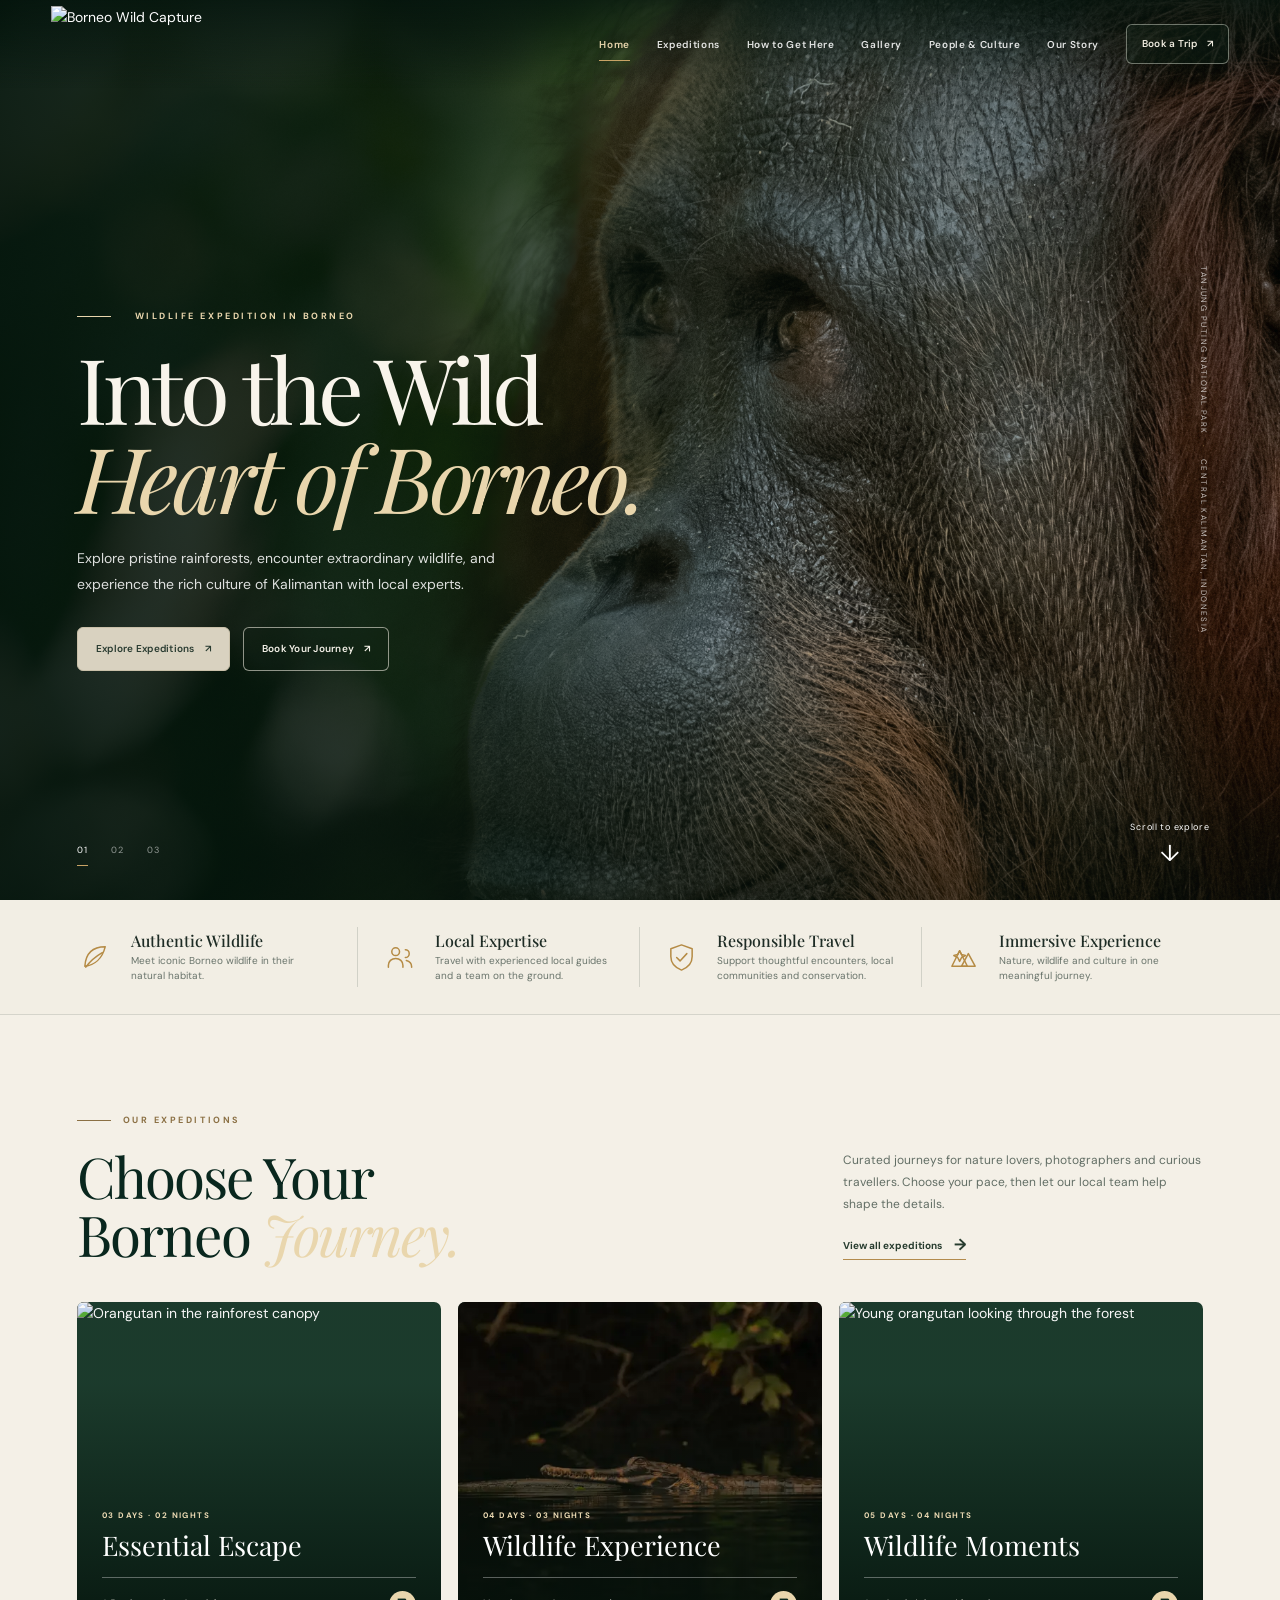
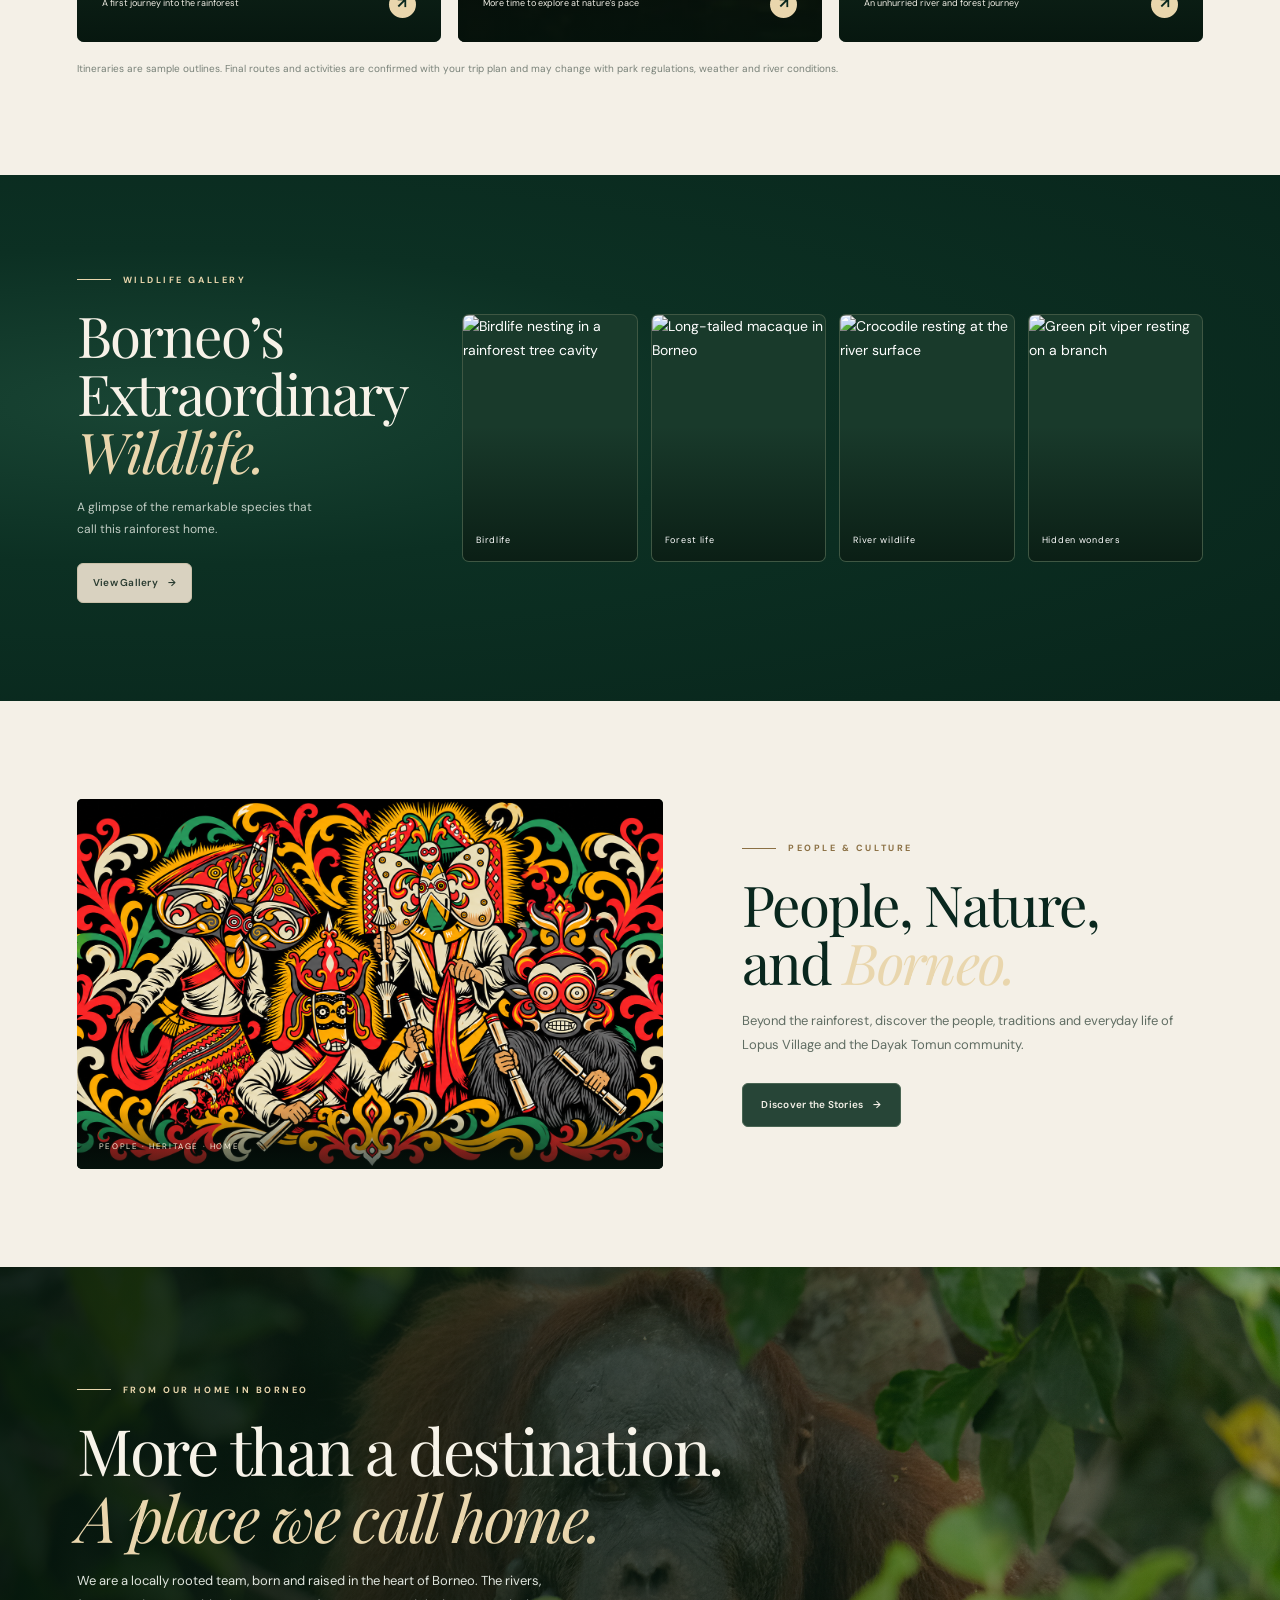
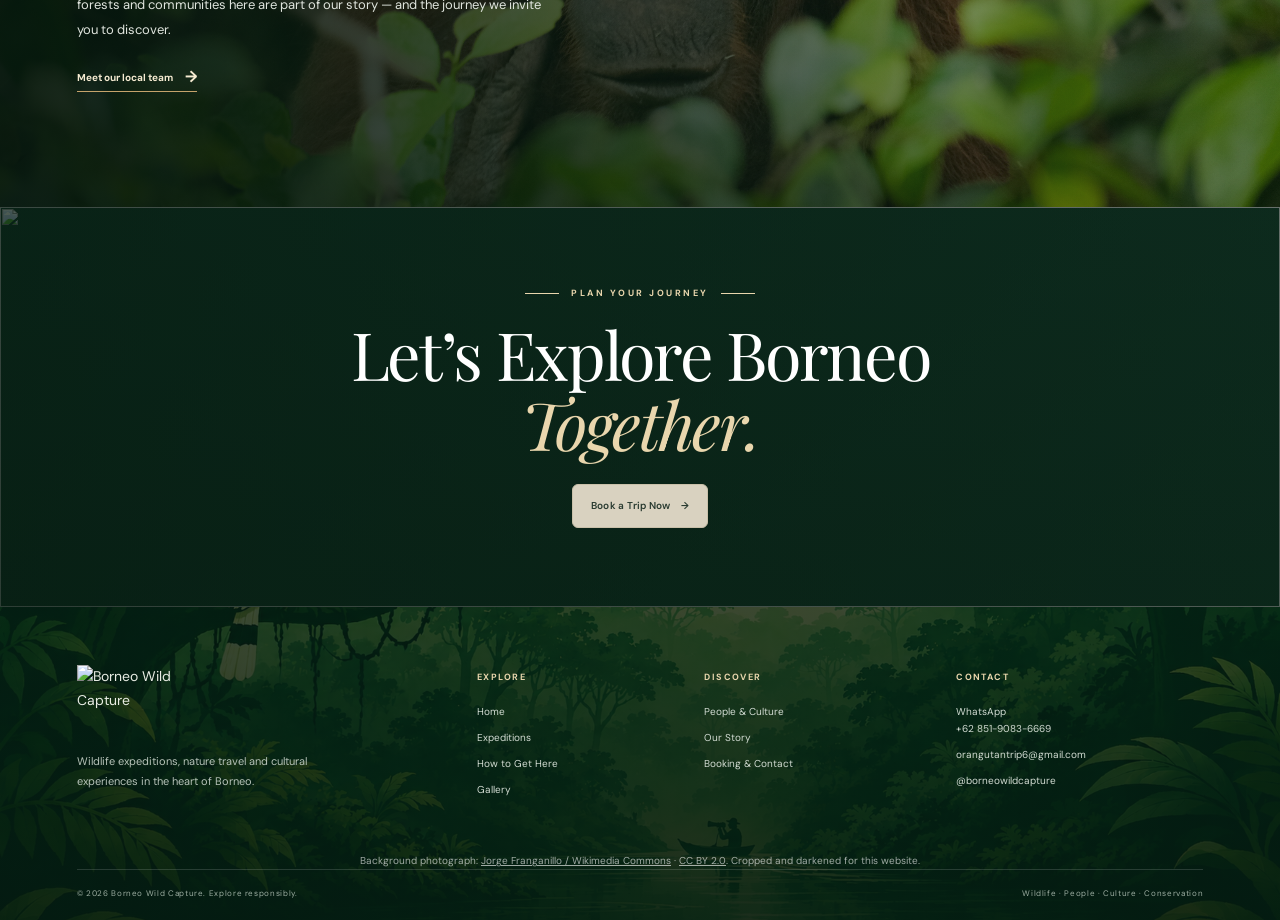
==== commit 847bf91c: "Refresh site stylesheet cache for footer background" ====
--- a/index.html
+++ b/index.html
@@ -12,7 +12,7 @@
   <link rel="preconnect" href="https://fonts.googleapis.com">
   <link rel="preconnect" href="https://fonts.gstatic.com" crossorigin>
   <link href="https://fonts.googleapis.com/css2?family=DM+Sans:wght@400;500;600;700&family=Playfair+Display:ital,wght@0,400;0,500;0,600;1,400;1,500&display=swap" rel="stylesheet">
-  <link rel="stylesheet" href="assets/css/site.css?v=20261126f">
+  <link rel="stylesheet" href="assets/css/site.css?v=20261126l">
   <link rel="stylesheet" href="assets/css/button-system.css?v=20261126e">
   <title>Borneo Wild Capture — Into the Wild Heart of Borneo</title>
 </head>
--- a/assets/css/site.css
+++ b/assets/css/site.css
@@ -16,7 +16,7 @@
 .culture-preview-grid{display:grid;grid-template-columns:1.12fr .88fr;gap:7%;align-items:center}.culture-photo{position:relative;min-height:370px;overflow:hidden;border-radius:5px;background:#284333}.culture-photo img{position:absolute;inset:0;width:100%;height:100%;object-fit:cover;object-position:center 34%}.photo-caption{position:absolute;left:0;bottom:0;padding:32px 22px 16px;width:100%;background:linear-gradient(transparent,rgba(7,24,16,.72));color:#f6ecd6;font-size:8px;letter-spacing:.2em;text-transform:uppercase}.culture-copy{max-width:440px}.culture-copy h2{margin:0 0 18px}.culture-copy>p:not(.eyebrow){margin:0 0 25px;color:#606d63;font-size:13px;line-height:1.9}
 .river-story{position:relative;min-height:540px;display:flex;align-items:center;overflow:hidden;background:var(--forest);color:#fff;isolation:isolate}.river-story>img{z-index:-2;object-position:center 52%}.river-story-shade{position:absolute;inset:0;z-index:-1;background:linear-gradient(90deg,rgba(5,22,14,.91),rgba(5,22,14,.58) 55%,rgba(5,22,14,.18)),linear-gradient(0deg,rgba(5,22,14,.28),transparent)}.river-story-content{padding:85px 0;max-width:1220px}.river-story h2{margin:0 0 18px;color:#f7f3e9;font:400 clamp(40px,5vw,65px)/1.05 var(--serif);letter-spacing:-.035em}.river-story-content>p:not(.eyebrow){max-width:480px;margin:0 0 22px;color:#e0e5de;font-size:13px;line-height:1.9}
 .closing-cta{position:relative;min-height:400px;display:grid;place-items:center;overflow:hidden;background:#153b2b;color:#fff;text-align:center;isolation:isolate}.closing-cta>img{z-index:-2;object-position:center 52%}.closing-overlay{position:absolute;inset:0;z-index:-1;background:linear-gradient(90deg,rgba(4,24,14,.65),rgba(4,24,14,.36)),linear-gradient(0deg,rgba(4,24,14,.37),rgba(4,24,14,.18))}.closing-content{padding:78px 0}.closing-content .eyebrow{justify-content:center}.closing-content .eyebrow:after{content:"";width:34px;height:1px;background:currentColor}.closing-content h2{margin:0 0 25px;color:#fff;font:400 clamp(39px,5.2vw,67px)/1.05 var(--serif);letter-spacing:-.035em}
-.site-footer{background:#061d15;color:#e9ede4;padding:58px 0 19px}.footer-main{display:grid;grid-template-columns:1.45fr .75fr .85fr 1fr;gap:42px;padding-bottom:42px}.footer-brand img{width:145px;height:75px;object-fit:contain;object-position:left center}.footer-brand p{max-width:255px;margin:12px 0 0;color:#b7c3b9;font-size:11px;line-height:1.8}.footer-column{display:flex;flex-direction:column;align-items:flex-start;gap:9px}.footer-column h2{margin:5px 0 9px;color:var(--gold-light);font-size:9px;letter-spacing:.16em;text-transform:uppercase}.footer-column a{color:#d3dcd3;font-size:10px;line-height:1.7;transition:color .2s}.footer-column a:hover{color:#f0d8a5}.footer-bottom{display:flex;justify-content:space-between;gap:20px;padding-top:17px;border-top:1px solid #ffffff24;color:#9daea2;font-size:8px;letter-spacing:.08em}
+.site-footer{position:relative;background:linear-gradient(180deg,rgba(4,24,16,.78),rgba(4,24,16,.9)),url("../file_00000000b1bc821194b92aef3d58ac8c.png") center 57%/cover no-repeat;color:#e9ede4;padding:58px 0 19px}.footer-main{display:grid;grid-template-columns:1.45fr .75fr .85fr 1fr;gap:42px;padding-bottom:42px}.footer-brand img{width:145px;height:75px;object-fit:contain;object-position:left center}.footer-brand p{max-width:255px;margin:12px 0 0;color:#b7c3b9;font-size:11px;line-height:1.8}.footer-column{display:flex;flex-direction:column;align-items:flex-start;gap:9px}.footer-column h2{margin:5px 0 9px;color:var(--gold-light);font-size:9px;letter-spacing:.16em;text-transform:uppercase}.footer-column a{color:#d3dcd3;font-size:10px;line-height:1.7;transition:color .2s}.footer-column a:hover{color:#f0d8a5}.footer-bottom{display:flex;justify-content:space-between;gap:20px;padding-top:17px;border-top:1px solid #ffffff24;color:#9daea2;font-size:8px;letter-spacing:.08em}
 .page-hero{position:relative;min-height:430px;display:flex;align-items:end;overflow:hidden;background:var(--forest);color:#fff;isolation:isolate}.page-hero>img{position:absolute;inset:0;z-index:-2;width:100%;height:100%;object-fit:cover;object-position:center 47%}.page-hero:after{content:"";position:absolute;inset:0;z-index:-1;background:linear-gradient(90deg,rgba(4,21,14,.9),rgba(4,21,14,.53) 65%,rgba(4,21,14,.12)),linear-gradient(0deg,rgba(4,21,14,.35),transparent 60%)}.page-hero-inner{width:var(--container);margin:0 auto;padding:80px 0 66px}.page-hero h1,.detail-hero h1{max-width:790px;margin:0 0 15px;color:#fff;font:400 clamp(47px,6.2vw,80px)/1.02 var(--serif);letter-spacing:-.045em}.page-hero p:not(.eyebrow){max-width:570px;margin:0;color:#e1e7df;font-size:13px;line-height:1.85}
 .page-section{padding:76px 0}.page-section--dark{background:#0d3023;color:#f8f3e8}.page-title{max-width:760px;margin:0 0 15px;color:var(--forest);font:400 clamp(35px,4.4vw,56px)/1.08 var(--serif);letter-spacing:-.035em}.page-title em{color:#a57c3d;font-weight:400}.page-lead{max-width:720px;margin:0;color:#657269;font-size:13px;line-height:1.9}.page-section--dark .page-title{color:#f6f1e6}.page-section--dark .page-lead{color:#c7d3c8}
 .detail-grid{display:grid;grid-template-columns:repeat(3,1fr);gap:16px;margin-top:32px}.detail-card{padding:27px;background:rgba(255,255,255,.045);border:1px solid rgba(232,211,169,.22)}.detail-card .kicker{margin:0 0 10px;color:var(--gold-light);font-size:9px;font-weight:700;letter-spacing:.16em;text-transform:uppercase}.detail-card h3{margin:0 0 10px;color:#f7f2e8;font:400 27px/1.1 var(--serif)}.detail-card p{margin:0;color:#cbd5cb;font-size:12px;line-height:1.8}
@@ -396,3 +396,167 @@
     margin-right: auto;
   }
 }
+
+
+/* Compact mobile header — shared across every public page. */
+@media (max-width: 760px) {
+  .site-header .header-inner {
+    min-height: 62px;
+    gap: 12px;
+  }
+  .site-header .brand img {
+    width: 104px;
+    height: 54px;
+  }
+  .site-header .header-inner .menu-toggle {
+    flex: 0 0 38px;
+    width: 38px;
+    height: 38px;
+    padding: 7px;
+  }
+  .site-header .header-inner .menu-toggle span {
+    width: 18px;
+    margin: 4px auto;
+  }
+  .site-header .primary-nav {
+    top: 62px;
+    max-height: calc(100svh - 62px);
+  }
+}
+
+@media (max-width: 420px) {
+  .site-header .header-inner {
+    min-height: 58px;
+  }
+  .site-header .brand img {
+    width: 98px;
+    height: 50px;
+  }
+  .site-header .header-inner .menu-toggle {
+    flex-basis: 36px;
+    width: 36px;
+    height: 36px;
+  }
+  .site-header .primary-nav {
+    top: 58px;
+    max-height: calc(100svh - 58px);
+  }
+}
+
+
+/* Illustrated preparation / travel notes section shared by all itinerary pages. */
+.preparation-section {
+  position: relative;
+  isolation: isolate;
+  overflow: hidden;
+  background:
+    linear-gradient(180deg, rgba(5, 25, 17, .48), rgba(5, 25, 17, .78)),
+    url("../file_00000000c2d88211aa2c49e0c4ccc373.png") center 48% / cover no-repeat,
+    #09271e;
+}
+.preparation-ornament {
+  display: none;
+  position: absolute;
+  z-index: 0;
+  inset: 0;
+  width: 100%;
+  height: 100%;
+  pointer-events: none;
+}
+.preparation-container {
+  position: relative;
+  z-index: 1;
+}
+.preparation-section > .preparation-container > .eyebrow {
+  color: #e9d6ad;
+}
+.preparation-section .page-title {
+  margin-bottom: 8px;
+  color: #f6f1e6;
+}
+.preparation-section .page-title em {
+  color: #d4ad6c;
+}
+.preparation-grid {
+  align-items: stretch;
+  gap: 16px;
+  margin-top: 30px;
+}
+.preparation-card {
+  position: relative;
+  min-height: 178px;
+  padding: 23px 58px 23px 22px;
+  overflow: hidden;
+  border: 1px solid rgba(225, 211, 174, .24);
+  border-radius: 5px;
+  background: linear-gradient(145deg, rgba(31, 76, 55, .72), rgba(17, 55, 39, .62));
+  box-shadow: inset 0 1px 0 rgba(255,255,255,.035);
+}
+.preparation-card .preparation-icon {
+  position: absolute;
+  top: 20px;
+  right: 18px;
+  width: 34px;
+  height: 34px;
+  color: #e2c488;
+  opacity: .96;
+}
+.preparation-card .kicker {
+  padding-right: 4px;
+  margin-bottom: 12px;
+}
+.preparation-card h3 {
+  max-width: 100%;
+  margin-bottom: 9px;
+}
+.preparation-card p:last-child {
+  max-width: 100%;
+}
+.preparation-section .action-row {
+  position: relative;
+  z-index: 1;
+  margin-top: 25px;
+}
+@media (max-width: 760px) {
+  .preparation-grid {
+    grid-template-columns: repeat(2, minmax(0, 1fr));
+    gap: 10px;
+    margin-top: 25px;
+  }
+  .preparation-card {
+    min-height: 164px;
+    padding: 18px 15px 17px;
+  }
+  .preparation-card .preparation-icon {
+    position: static;
+    display: block;
+    width: 27px;
+    height: 27px;
+    margin: -2px 0 12px auto;
+  }
+  .preparation-card .kicker {
+    margin-bottom: 7px;
+    font-size: 8px;
+  }
+  .preparation-card h3 {
+    font-size: 22px;
+  }
+  .preparation-card p:last-child {
+    font-size: 11px;
+    line-height: 1.65;
+  }
+  .preparation-section .action-row {
+    gap: 9px;
+  }
+}
+@media (max-width: 360px) {
+  .preparation-grid {
+    grid-template-columns: 1fr 1fr;
+  }
+  .preparation-card {
+    padding: 15px 12px;
+  }
+  .preparation-card h3 {
+    font-size: 20px;
+  }
+}
